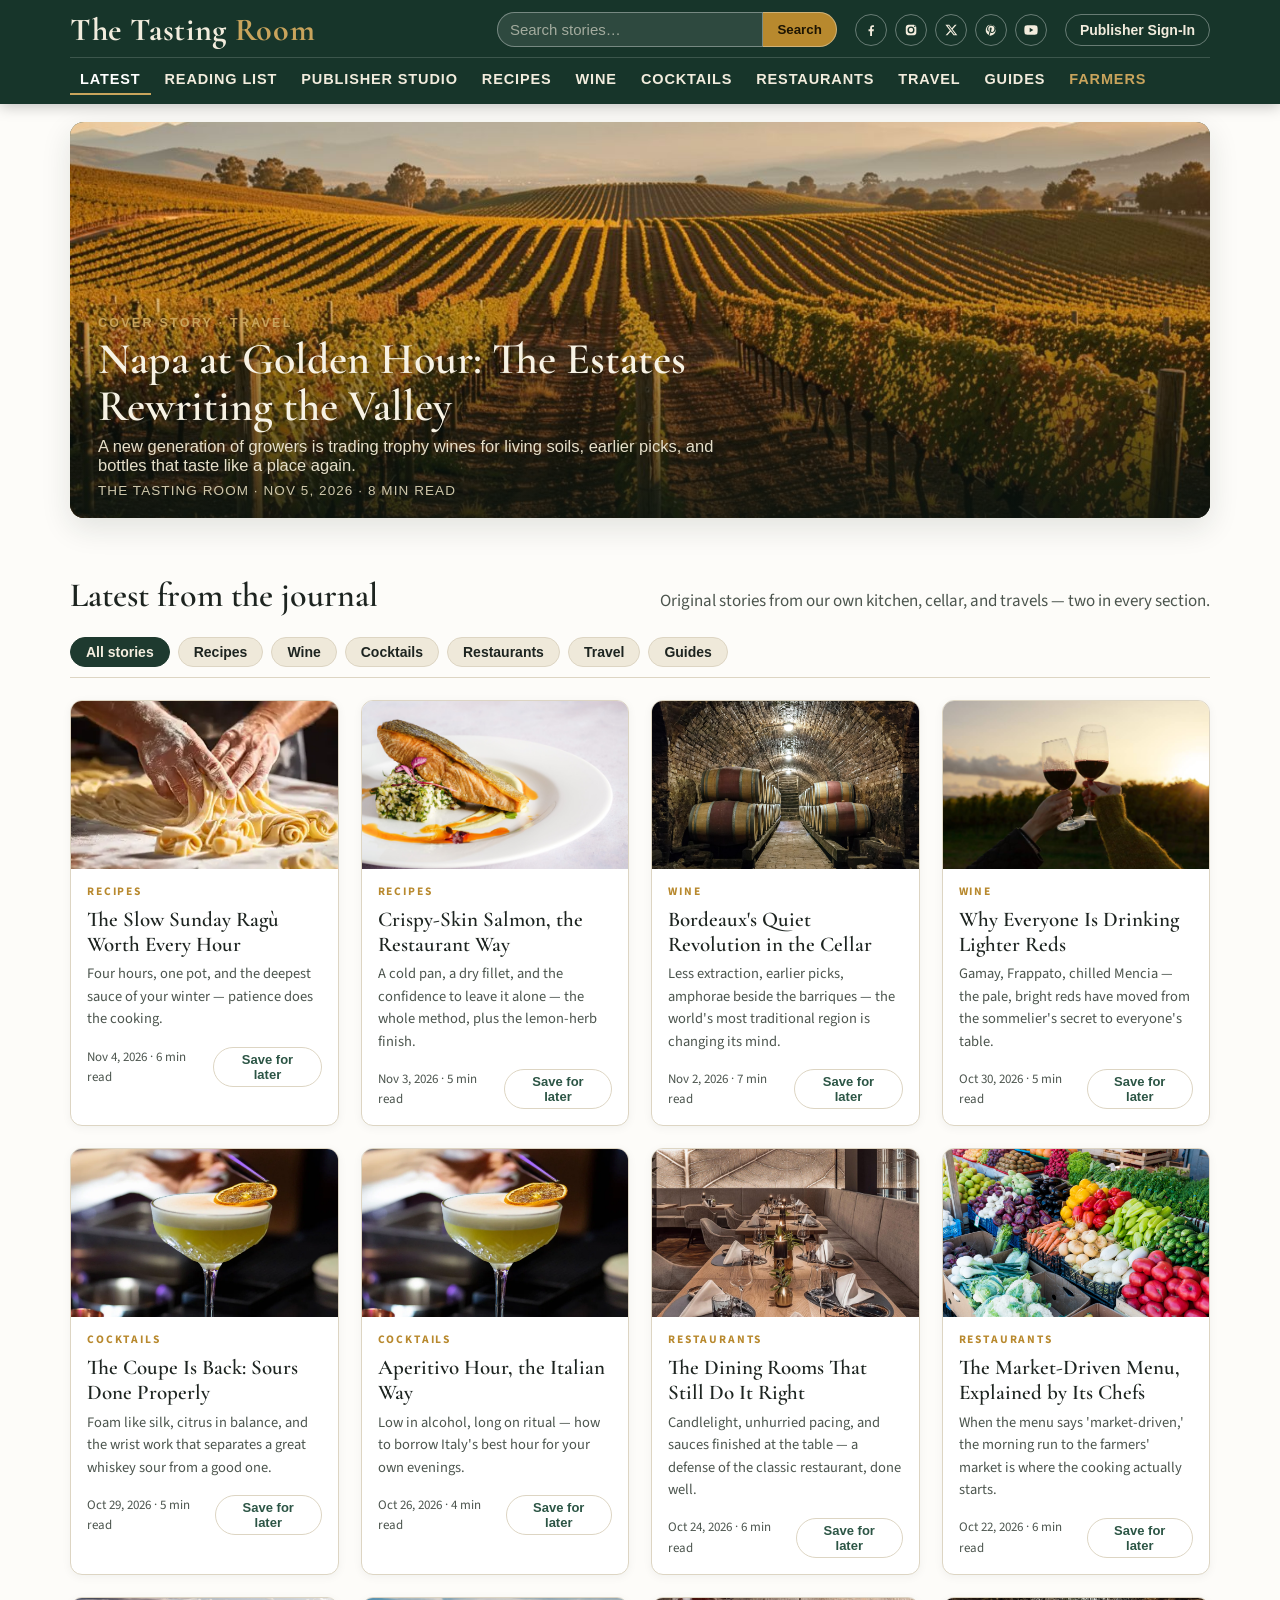
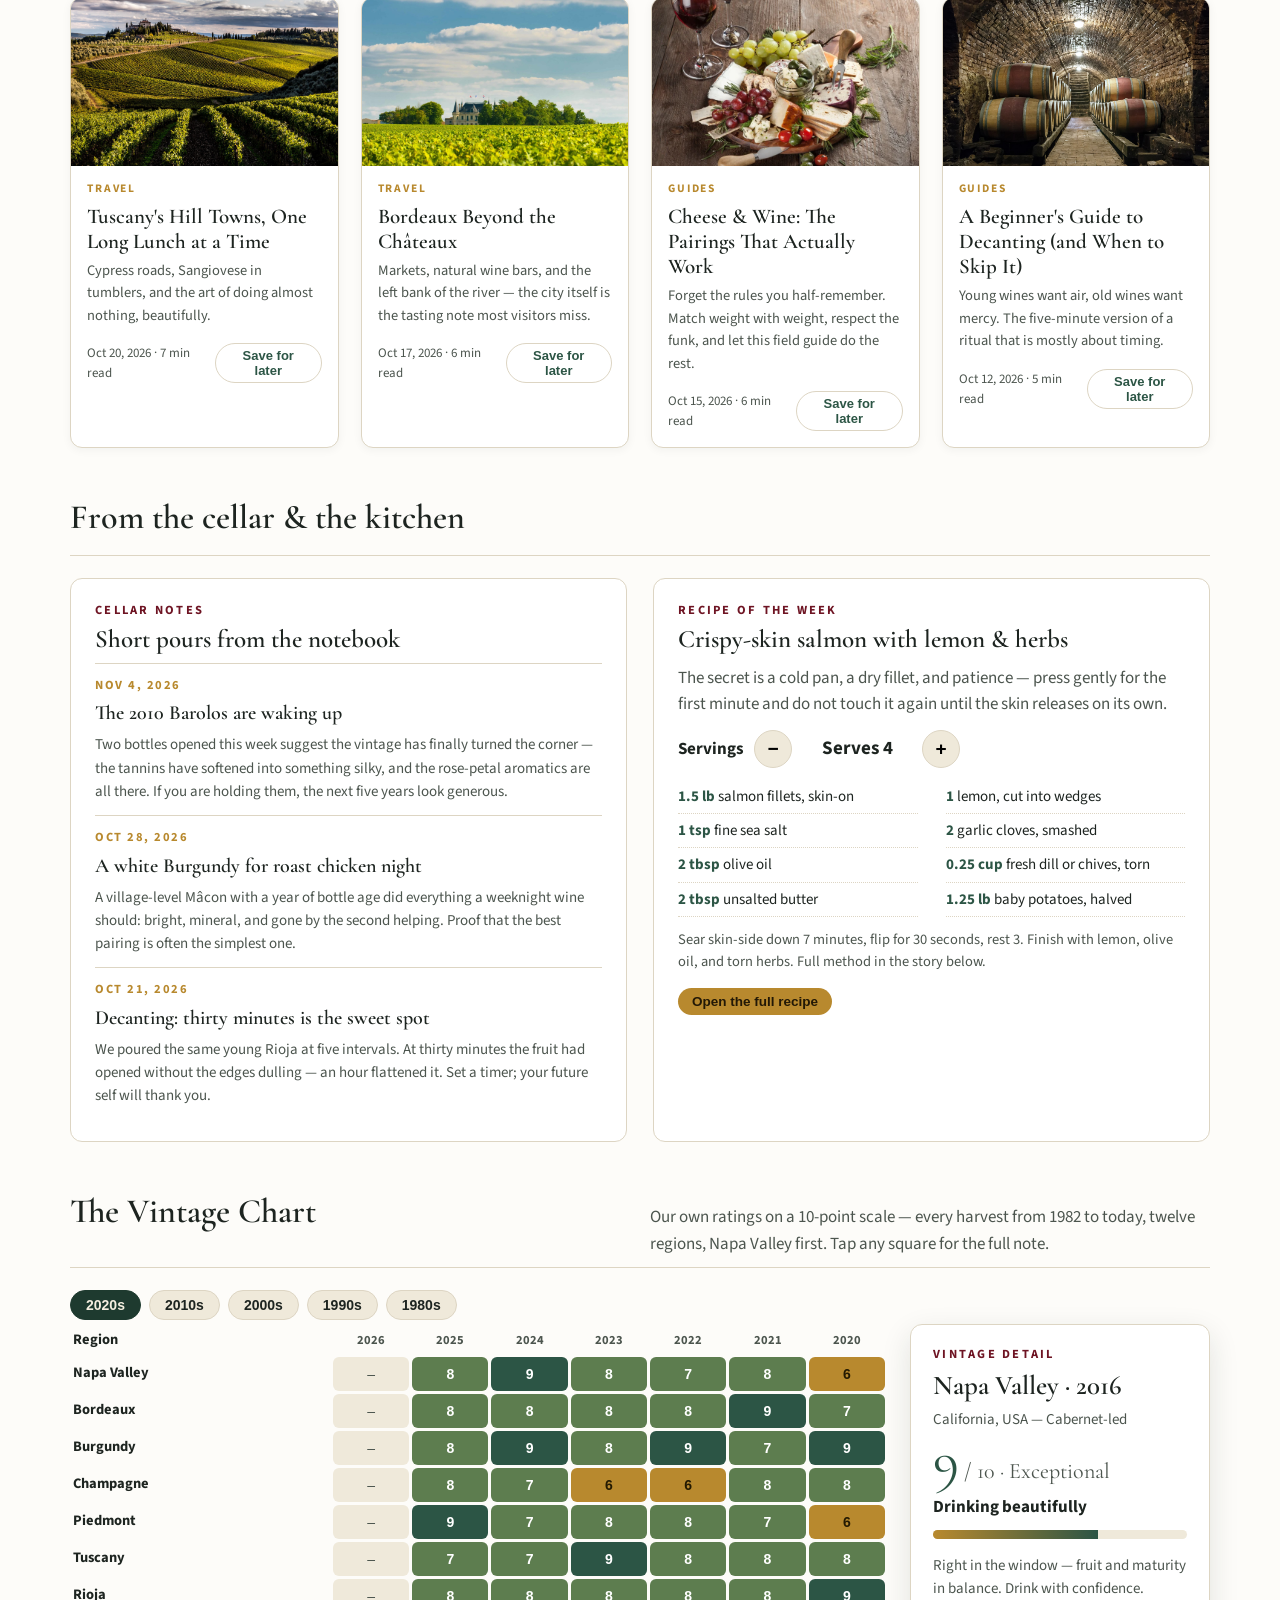
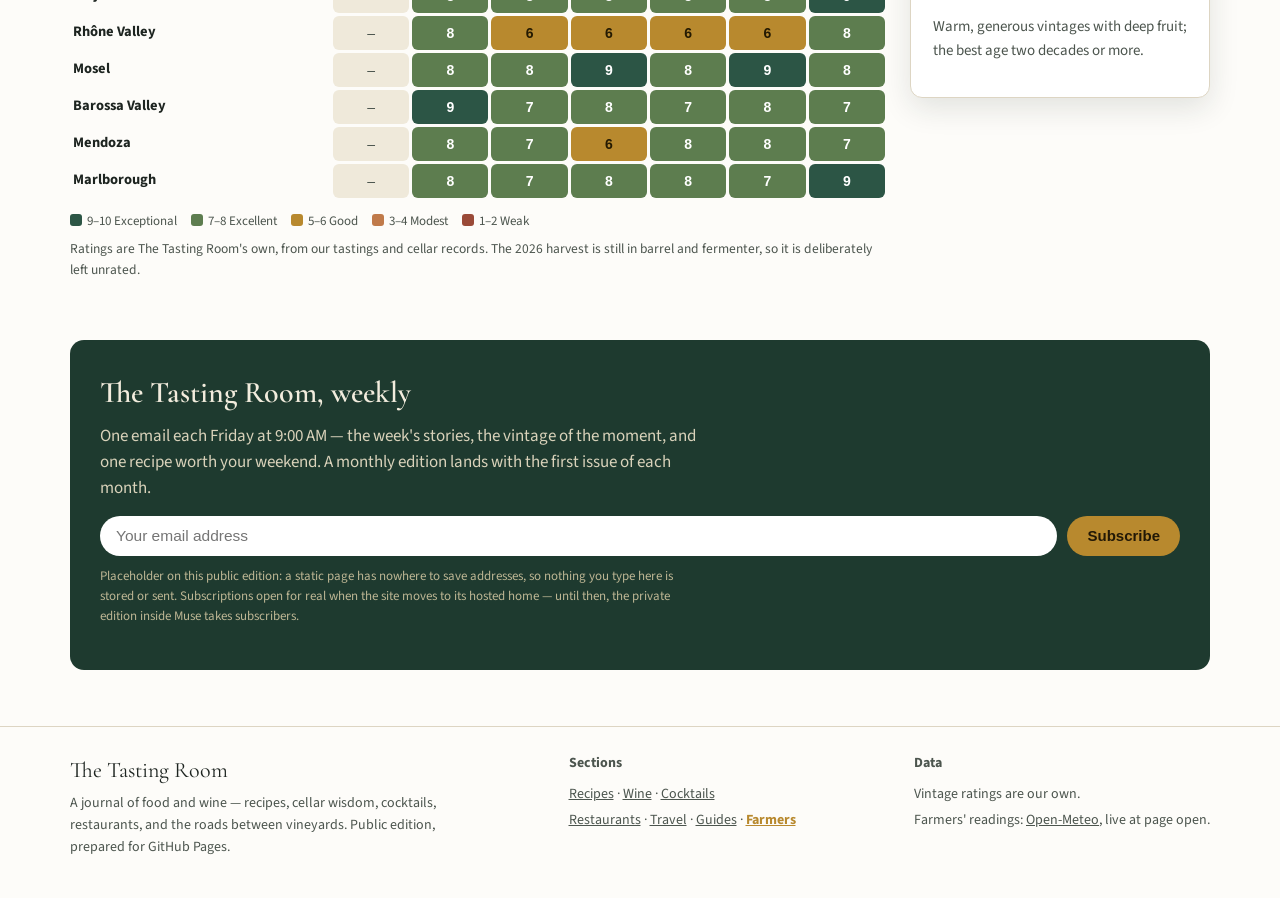
==== the-tasting-room-index.html @ 357ce222 "Mobile-friendly pass" ====
<!doctype html>
<html lang="en">
<head>
<meta charset="utf-8" />
<meta name="viewport" content="width=device-width, initial-scale=1, viewport-fit=cover" />
<meta name="color-scheme" content="light dark" />
<meta name="description" content="The Tasting Room — a journal of recipes, wine, cocktails, restaurants, travel and guides, with an interactive vintage chart and live growing conditions for farmers in 55 wine regions." />
<link rel="icon" href="data:," />
<title>The Tasting Room — Public Edition</title>
<link rel="preconnect" href="https://fonts.googleapis.com" />
<link rel="preconnect" href="https://fonts.gstatic.com" crossorigin />
<link href="https://fonts.googleapis.com/css2?family=Cormorant+Garamond:ital,wght@0,500;0,600;0,700;1,500&family=Source+Sans+3:wght@400;600;700&display=swap" rel="stylesheet" />
<style>
:root{
  --bg:#fdfcf9; --bg-soft:#f4f0e6; --surface:#ffffff; --ink:#1d2420; --ink-soft:#4c554e;
  --line:#ddd5c3; --green:#1e3a2f; --green-2:#2c5545; --oxblood:#6e1423; --gold:#b8892e;
  --gold-soft:#c9a45c; --gold-pale:#f3e9d2; --header-bg:#17352a; --header-ink:#f2ecdd;
  --chip:#efe9da; --shadow:0 10px 30px rgba(23,40,32,.12);
  --score-hi:#2c5545; --score-mid:#b8892e; --score-lo:#9a4a38;
}
@media (prefers-color-scheme: dark){
  :root{
    --bg:#101613; --bg-soft:#17201b; --surface:#1a231e; --ink:#ece7da; --ink-soft:#b9beb2;
    --line:#33413a; --green:#0f241c; --green-2:#7fb69c; --oxblood:#d98a97; --gold:#d3ab55;
    --gold-soft:#c9a45c; --gold-pale:#2a2416; --chip:#232e28;
    --header-bg:#0c1f18; --header-ink:#f2ecdd; --shadow:0 10px 30px rgba(0,0,0,.45);
    --score-hi:#7fb69c; --score-mid:#d3ab55; --score-lo:#d98a7a;
  }
}
*{box-sizing:border-box}
html{scroll-behavior:smooth}
body{margin:0;background:var(--bg);color:var(--ink);font-family:"Source Sans 3",system-ui,sans-serif;font-size:17px;line-height:1.55}
img{display:block;max-width:100%}
h1,h2,h3,.serif{font-family:"Cormorant Garamond",Georgia,serif}
a{color:inherit}
button,a,select,[role="button"]{cursor:pointer}
button *,a *{cursor:pointer}
input,textarea{cursor:text}
.wrap{max-width:1180px;margin:0 auto;padding:0 20px}
/* ---------- pinned header ---------- */
header.site{position:sticky;top:0;z-index:60;background:var(--header-bg);color:var(--header-ink);box-shadow:0 2px 14px rgba(0,0,0,.25)}
.hrow1{display:flex;align-items:center;gap:18px;padding:12px 0 10px;flex-wrap:wrap}
.wordmark{font-family:"Cormorant Garamond",Georgia,serif;font-size:32px;font-weight:700;letter-spacing:.02em;line-height:1;background:none;border:0;color:var(--header-ink);padding:0;text-align:left}
.wordmark span{color:var(--gold-soft)}
.searchbox{flex:1 1 200px;max-width:340px;margin-left:auto;display:flex}
.searchbox input{flex:1;padding:8px 12px;border-radius:999px 0 0 999px;border:1px solid rgba(255,255,255,.35);background:rgba(255,255,255,.1);color:var(--header-ink);font-size:15px;min-width:0}
.searchbox input::placeholder{color:rgba(242,236,221,.6)}
.searchbox button{border:1px solid rgba(255,255,255,.35);border-left:0;background:var(--gold);color:#1d1503;border-radius:0 999px 999px 0;padding:8px 14px;font-weight:700}
.socials{display:flex;gap:8px;align-items:center}
.socials a{display:inline-flex;width:32px;height:32px;border:1px solid rgba(255,255,255,.35);border-radius:50%;align-items:center;justify-content:center;color:var(--header-ink)}
.socials a:hover{background:rgba(255,255,255,.14)}
.socials svg{width:16px;height:16px;fill:currentColor}
.signin-link{background:none;border:1px solid rgba(255,255,255,.35);color:var(--header-ink);border-radius:999px;padding:7px 14px;font-size:14px;font-weight:600}
.hrow2{border-top:1px solid rgba(255,255,255,.16)}
nav.main{display:flex;flex-wrap:wrap;gap:2px 4px;padding:7px 0 9px}
nav.main button{background:none;border:0;color:var(--header-ink);font-size:14.5px;font-weight:600;letter-spacing:.06em;text-transform:uppercase;padding:6px 10px;border-bottom:2px solid transparent}
nav.main button:hover{color:#fff}
nav.main button.active{border-bottom-color:var(--gold-soft);color:#fff}
nav.main button.farmers{color:var(--gold-soft)}
nav.main button.farmers.active{color:#ecd9a8}
/* ---------- generic ---------- */
.view{display:none}
.view.on{display:block}
.kicker{font-size:12.5px;font-weight:700;letter-spacing:.18em;text-transform:uppercase;color:var(--oxblood)}
.section-head{display:flex;align-items:baseline;justify-content:space-between;gap:16px;margin:44px 0 6px;flex-wrap:wrap}
.section-head h2{font-size:34px;margin:0;font-weight:600}
.section-head p{margin:0;color:var(--ink-soft);max-width:560px}
.rule{height:1px;background:var(--line);margin:10px 0 22px}
.btn{display:inline-block;background:var(--green);color:#f5efe0;border:0;border-radius:999px;padding:10px 20px;font-weight:700;font-size:15px}
.btn.gold{background:var(--gold);color:#221806}
.btn.ghost{background:none;color:var(--green-2);border:1px solid var(--line)}
.btn.small{padding:6px 14px;font-size:13.5px}
.chips{display:flex;flex-wrap:wrap;gap:8px;margin:14px 0 4px}
.chip{border:1px solid var(--line);background:var(--chip);color:var(--ink);border-radius:999px;padding:6px 15px;font-size:14px;font-weight:600}
.chip.active{background:var(--green);color:#f5efe0;border-color:var(--green)}
/* ---------- cover ---------- */
.cover{position:relative;margin-top:18px;border-radius:14px;overflow:hidden;box-shadow:var(--shadow);text-align:left;width:100%;border:0;padding:0;background:var(--green)}
.cover img{width:100%;height:44vh;min-height:320px;max-height:430px;object-fit:cover}
.cover .overlay{position:absolute;inset:auto 0 0 0;padding:56px 28px 20px;background:linear-gradient(transparent,rgba(10,20,15,.82));color:#f7f2e4}
.cover .kicker{color:var(--gold-soft)}
.cover h1{font-size:clamp(28px,4.6vw,44px);line-height:1.08;margin:6px 0 6px;font-weight:600;max-width:760px}
.cover p{margin:0;max-width:640px;color:#e6dfca;font-size:16.5px}
.cover .byline{margin-top:8px;font-size:13.5px;letter-spacing:.08em;text-transform:uppercase;color:#cfc7ab}
/* ---------- story grid ---------- */
.grid{display:grid;grid-template-columns:repeat(auto-fill,minmax(255px,1fr));gap:22px}
.card{background:var(--surface);border:1px solid var(--line);border-radius:12px;overflow:hidden;text-align:left;padding:0;display:flex;flex-direction:column;box-shadow:0 2px 10px rgba(23,40,32,.05)}
.card img{width:100%;height:168px;object-fit:cover}
.card .body{padding:14px 16px 16px;display:flex;flex-direction:column;gap:6px;flex:1}
.card .cat{font-size:11.5px;font-weight:700;letter-spacing:.16em;text-transform:uppercase;color:var(--gold)}
.card h3{font-size:21px;line-height:1.2;margin:0;font-weight:600}
.card p{margin:0;color:var(--ink-soft);font-size:14.5px;flex:1}
.card .meta{display:flex;justify-content:space-between;align-items:center;font-size:13px;color:var(--ink-soft)}
.save-btn{background:none;border:1px solid var(--line);border-radius:999px;padding:4px 12px;font-size:13px;font-weight:700;color:var(--green-2)}
.save-btn.saved{background:var(--gold-pale);border-color:var(--gold);color:var(--gold)}
.empty{padding:34px;text-align:center;color:var(--ink-soft);border:1px dashed var(--line);border-radius:12px}
/* ---------- cellar notes + recipe ---------- */
.split{display:grid;grid-template-columns:1fr 1fr;gap:26px}
@media(max-width:820px){.split{grid-template-columns:1fr}}
.panel{background:var(--surface);border:1px solid var(--line);border-radius:12px;padding:22px 24px}
.panel h3{font-size:25px;margin:0 0 4px;font-weight:600}
.note{border-top:1px solid var(--line);padding:12px 0}
.note:first-of-type{border-top:0}
.note .d{font-size:12.5px;letter-spacing:.12em;text-transform:uppercase;color:var(--gold);font-weight:700}
.note h4{font-family:"Cormorant Garamond",Georgia,serif;font-size:20px;margin:3px 0 4px;font-weight:600}
.note p{margin:0;color:var(--ink-soft);font-size:15px}
.scaler{display:flex;align-items:center;gap:10px;margin:12px 0;flex-wrap:wrap}
.scaler .n{width:38px;height:38px;border-radius:50%;border:1px solid var(--line);background:var(--chip);font-size:19px;font-weight:700;line-height:1}
.scaler output{font-size:19px;font-weight:700;min-width:110px;text-align:center}
.ing{list-style:none;margin:10px 0 0;padding:0;columns:2;column-gap:28px}
@media(max-width:560px){.ing{columns:1}}
.ing li{padding:5px 0;border-bottom:1px dotted var(--line);font-size:15px;break-inside:avoid}
.ing b{color:var(--green-2)}
/* ---------- vintage chart ---------- */
.chart-layout{display:grid;grid-template-columns:minmax(0,1fr) 300px;gap:22px;align-items:start}
@media(max-width:900px){.chart-layout{grid-template-columns:1fr}}
.vtable{border-collapse:separate;border-spacing:3px;width:100%}
.vtable th{font-size:12.5px;color:var(--ink-soft);font-weight:700;padding:2px 0;text-align:center}
.vtable th.region{text-align:left;font-size:14.5px;color:var(--ink);white-space:nowrap;padding-right:8px}
.vtable td{padding:0}
.cell{width:100%;min-width:30px;height:34px;border:0;border-radius:6px;font-weight:700;font-size:14px;color:#fff;display:block}
.cell.s9,.cell.s10{background:var(--score-hi)}
.cell.s7,.cell.s8{background:#5d7d4f}
.cell.s5,.cell.s6{background:var(--score-mid);color:#241a02}
.cell.s3,.cell.s4{background:#c07a4a}
.cell.s1,.cell.s2{background:var(--score-lo)}
.cell.none{background:var(--chip);color:var(--ink-soft);font-weight:400}
.cell.sel{outline:3px solid var(--oxblood);outline-offset:1px}
.detail{position:sticky;top:132px;background:var(--surface);border:1px solid var(--line);border-radius:12px;padding:20px 22px;box-shadow:var(--shadow)}
.detail h3{font-size:27px;margin:0;font-weight:600}
.detail .big{font-family:"Cormorant Garamond",Georgia,serif;font-size:56px;line-height:1;color:var(--green-2)}
.detail .big small{font-size:22px;color:var(--ink-soft)}
.mbar{height:9px;border-radius:99px;background:var(--chip);overflow:hidden;margin:10px 0 6px}
.mbar i{display:block;height:100%;background:linear-gradient(90deg,var(--gold),var(--green-2))}
.detail p{color:var(--ink-soft);font-size:15px}
.legend{display:flex;gap:14px;flex-wrap:wrap;font-size:13px;color:var(--ink-soft);margin-top:10px}
.legend i{display:inline-block;width:12px;height:12px;border-radius:3px;margin-right:5px;vertical-align:-1px}
/* ---------- farmers ---------- */
.farm-hero{background:linear-gradient(120deg,#17352a,#2c5545);color:#f2ecdd;border-radius:14px;padding:26px 28px;margin-top:20px}
.farm-hero h1{font-size:clamp(28px,4vw,38px);margin:4px 0 6px;font-weight:600}
.farm-hero p{margin:0;color:#d9d2ba;max-width:640px}
.farm-tools{display:flex;gap:10px;flex-wrap:wrap;align-items:center;margin:18px 0 6px}
.farm-tools input[type=search]{flex:1 1 180px;padding:9px 14px;border-radius:999px;border:1px solid var(--line);background:var(--surface);color:var(--ink);font-size:15px}
.unit-toggle{display:flex;border:1px solid var(--line);border-radius:999px;overflow:hidden}
.unit-toggle button{border:0;background:var(--surface);color:var(--ink);padding:8px 15px;font-weight:700}
.unit-toggle button.active{background:var(--green);color:#f5efe0}
.fdetail{background:var(--surface);border:1px solid var(--line);border-radius:14px;padding:22px 24px;box-shadow:var(--shadow);margin:16px 0 22px}
.fdetail h2{font-size:32px;margin:0;font-weight:600}
.fdetail .sub{color:var(--ink-soft);margin:2px 0 14px}
.statgrid{display:grid;grid-template-columns:repeat(auto-fit,minmax(128px,1fr));gap:12px}
.stat{background:var(--bg-soft);border-radius:10px;padding:12px 14px}
.stat .lab{font-size:11.5px;font-weight:700;letter-spacing:.13em;text-transform:uppercase;color:var(--ink-soft)}
.stat .val{font-family:"Cormorant Garamond",Georgia,serif;font-size:30px;line-height:1.1;font-weight:600}
.stat .val small{font-size:15px;color:var(--ink-soft)}
.days{display:grid;grid-template-columns:repeat(7,1fr);gap:8px;margin-top:16px}
@media(max-width:700px){.days{grid-template-columns:repeat(4,1fr)}}
.day{background:var(--bg-soft);border-radius:10px;padding:10px 8px;text-align:center;font-size:13.5px}
.day .dn{font-weight:700;letter-spacing:.05em}
.day .hi{font-weight:700}.day .lo{color:var(--ink-soft)}
.day .rn{color:#3f6d8e;font-size:12.5px}
.chartbox{margin-top:20px}
.chartbox h3{font-size:23px;margin:0 0 2px;font-weight:600}
.chart-legend{display:flex;gap:16px;flex-wrap:wrap;font-size:13.5px;margin:6px 0 4px}
.chart-legend i{display:inline-block;width:18px;height:4px;border-radius:2px;margin-right:6px;vertical-align:middle}
#weekChart{width:100%;height:auto}
#chartTip{position:absolute;pointer-events:none;background:var(--green);color:#f5efe0;border-radius:8px;padding:8px 11px;font-size:13px;line-height:1.45;opacity:0;transition:opacity .12s;z-index:5;white-space:nowrap}
.chart-rel{position:relative}
.fgrid{display:grid;grid-template-columns:repeat(auto-fill,minmax(215px,1fr));gap:14px}
.fcard{background:var(--surface);border:1px solid var(--line);border-radius:12px;padding:14px 16px;text-align:left;width:100%}
.fcard.sel{border-color:var(--gold);box-shadow:0 0 0 2px var(--gold-pale)}
.fcard h3{font-size:20px;margin:0;font-weight:600}
.fcard .ctry{color:var(--ink-soft);font-size:13px;margin-bottom:8px}
.fcard .row{display:flex;justify-content:space-between;font-size:14px;color:var(--ink-soft)}
.fcard .row b{color:var(--ink);font-size:16px}
.status-line{color:var(--ink-soft);font-size:14px;margin:8px 0}
/* ---------- reader ---------- */
.reader-hero{width:100%;height:46vh;min-height:300px;object-fit:cover;border-radius:14px;margin-top:18px}
.reader{max-width:720px;margin:0 auto}
.reader h1{font-size:clamp(30px,4.6vw,44px);line-height:1.12;font-weight:600;margin:10px 0 8px}
.reader .dek{font-size:19px;color:var(--ink-soft);font-family:"Cormorant Garamond",Georgia,serif;font-style:italic}
.reader .meta{color:var(--ink-soft);font-size:14px;margin:10px 0 18px;display:flex;gap:14px;flex-wrap:wrap;align-items:center}
.reader p.body{font-size:18px;line-height:1.7;margin:0 0 18px}
/* ---------- newsletter / studio / footer ---------- */
.newsletter{background:var(--green);color:#f2ecdd;border-radius:14px;padding:30px 30px;margin:46px 0 10px}
.newsletter h2{margin:0 0 6px;font-size:30px;font-weight:600}
.newsletter p{margin:0 0 14px;color:#d9d2ba;max-width:600px}
.newsletter form{display:flex;gap:10px;flex-wrap:wrap}
.newsletter input{flex:1 1 240px;padding:11px 16px;border-radius:999px;border:0;font-size:15.5px}
.newsletter .fine{font-size:13px;color:#bdb694;margin-top:10px}
.studio-grid{display:grid;grid-template-columns:repeat(auto-fit,minmax(230px,1fr));gap:16px;margin-top:18px}
.studio-card{background:var(--surface);border:1px dashed var(--line);border-radius:12px;padding:20px}
.studio-card h3{margin:0 0 6px;font-size:22px;font-weight:600}
.studio-card p{margin:0;color:var(--ink-soft);font-size:14.5px}
.tag{display:inline-block;background:var(--gold-pale);color:var(--gold);font-size:11.5px;font-weight:700;letter-spacing:.12em;text-transform:uppercase;border-radius:99px;padding:3px 10px;margin-bottom:8px}
footer.site{margin-top:56px;border-top:1px solid var(--line);padding:26px 0 40px;color:var(--ink-soft);font-size:14px}
footer.site .cols{display:flex;gap:30px;flex-wrap:wrap;justify-content:space-between}
footer.site .serif{font-size:22px;color:var(--ink)}
.toast{position:fixed;left:50%;bottom:22px;transform:translateX(-50%) translateY(20px);background:var(--green);color:#f5efe0;padding:11px 20px;border-radius:999px;font-size:14.5px;opacity:0;pointer-events:none;transition:.25s;z-index:80;box-shadow:var(--shadow);max-width:90vw;text-align:center}
.toast.on{opacity:1;transform:translateX(-50%)}
/* ---------- vintage chart scroller (desktop keeps the swipe, mobile reflows below) ---------- */
.vtable-wrap{overflow-x:auto;-webkit-overflow-scrolling:touch}
/* ================= MOBILE PASS ================= */
button,a,.chip{ -webkit-tap-highlight-color:transparent }
button,.chip,nav.main button,.fcard,.cell{ touch-action:manipulation }
@media (prefers-reduced-motion: reduce){ html{scroll-behavior:auto} .toast{transition:none} }
@media (max-width:760px){
  body{font-size:16.5px;overflow-x:clip}
  .wrap{padding:0 16px}
  /* header: wordmark + sign-in on row one, full-width search on row two, socials on row three — nothing to swipe */
  .hrow1{gap:10px 12px;padding:10px 0 9px}
  .wordmark{font-size:27px;min-height:44px;display:inline-flex;align-items:center;order:1}
  .signin-link{order:2;margin-left:auto;min-height:40px;padding:8px 13px;font-size:13.5px;display:inline-flex;align-items:center}
  .searchbox{order:3;flex:1 1 100%;max-width:none;margin-left:0}
  .searchbox input{font-size:16px;padding:11px 14px;min-height:44px}
  .searchbox button{padding:11px 18px;min-height:44px;font-size:15px}
  .socials{order:4;margin:0 auto;gap:9px}
  .socials a{width:40px;height:40px}
  .socials svg{width:18px;height:18px}
  /* nav: wraps into a two-row grid of full-height tap targets instead of a sideways swipe */
  nav.main{display:grid;grid-template-columns:repeat(5,1fr);gap:2px;padding:6px 0 8px}
  nav.main button{font-size:11.5px;letter-spacing:.04em;padding:8px 2px;min-height:44px;display:flex;align-items:center;justify-content:center;text-align:center;line-height:1.2}
  /* sections & type */
  .section-head{margin:32px 0 4px;gap:8px}
  .section-head h2{font-size:28px;line-height:1.15}
  .section-head p{font-size:15.5px}
  .rule{margin:8px 0 18px}
  /* cover */
  .cover{margin-top:12px;border-radius:12px}
  .cover img{height:38vh;min-height:250px;max-height:340px}
  .cover .overlay{padding:46px 18px 16px}
  .cover h1{font-size:clamp(26px,7.4vw,34px)}
  .cover p{font-size:15.5px;line-height:1.45}
  .cover .byline{font-size:12px}
  /* cards & controls */
  .grid{gap:16px}
  .card .body{padding:13px 15px 15px}
  .btn{min-height:44px;display:inline-flex;align-items:center;justify-content:center;padding:11px 20px}
  .btn.small{min-height:40px;padding:8px 16px}
  .chip{min-height:44px;padding:10px 15px;font-size:14.5px;display:inline-flex;align-items:center}
  .chips{gap:7px;margin:12px 0 2px}
  .save-btn{min-height:38px;padding:7px 13px;font-size:13.5px}
  .card .meta{flex-wrap:wrap;gap:8px}
  .empty{padding:24px 18px}
  /* panels, recipe */
  .panel{padding:18px 16px}
  .panel h3{font-size:23px}
  .scaler .n{width:44px;height:44px;font-size:21px}
  .scaler output{min-width:96px}
  /* vintage chart: the wide table becomes stacked region blocks — each year is a labelled tile, no sideways scroll */
  .vtable-wrap{overflow:visible}
  .vtable{display:block;width:100%;border-spacing:0}
  .vtable tr:first-child{display:none}
  .vtable tr{display:grid;grid-template-columns:repeat(5,1fr);gap:6px;padding:12px 0 14px;border-bottom:1px solid var(--line)}
  .vtable th.region{grid-column:1/-1;text-align:left;font-size:17px;white-space:normal;padding:0 0 2px;font-family:"Cormorant Garamond",Georgia,serif;font-weight:600}
  .vtable td{display:block}
  .cell{min-width:0;height:auto;min-height:54px;display:flex;flex-direction:column;align-items:center;justify-content:center;gap:1px;font-size:16px;border-radius:8px;padding:5px 2px}
  .cell::before{content:attr(data-yr);font-size:10px;font-weight:600;letter-spacing:.05em;line-height:1;opacity:.85}
  .detail{position:static;padding:18px 16px;margin-top:16px}
  .detail h3{font-size:24px}
  .detail .big{font-size:48px}
  .legend{gap:8px 12px;font-size:12.5px}
  /* farmers */
  .farm-hero{padding:20px 18px;margin-top:12px;border-radius:12px}
  .farm-hero p{font-size:15.5px}
  .farm-tools{flex-direction:column;align-items:stretch;gap:10px;margin:14px 0 4px}
  .farm-tools input[type=search]{flex:none;width:100%;min-height:48px;font-size:16px;padding:11px 16px}
  .unit-toggle{width:100%}
  .unit-toggle button{flex:1;min-height:44px;padding:10px;font-size:15px}
  .fdetail{padding:18px 16px;margin:12px 0 18px}
  .fdetail h2{font-size:27px}
  .statgrid{grid-template-columns:repeat(2,1fr);gap:10px}
  .stat{padding:11px 12px}
  .stat .val{font-size:26px}
  .days{grid-template-columns:repeat(3,1fr);gap:7px}
  .day{font-size:13px;padding:9px 6px}
  .chart-legend{gap:8px 12px;font-size:13px}
  #chartTip{white-space:normal;width:max-content;max-width:240px;font-size:12.5px}
  /* reader */
  .reader-hero{height:34vh;min-height:220px;margin-top:12px;border-radius:12px}
  .reader h1{font-size:clamp(28px,8vw,36px)}
  .reader .dek{font-size:18px}
  .reader p.body{font-size:17.5px;line-height:1.68}
  .reader .meta{gap:8px 12px}
  /* newsletter, studio, footer, toast */
  .newsletter{padding:22px 18px;margin:36px 0 8px}
  .newsletter h2{font-size:26px}
  .newsletter form{flex-direction:column;gap:10px}
  .newsletter input{flex:none;width:100%;min-height:50px;font-size:16px;padding:12px 16px}
  .newsletter .btn{width:100%;min-height:50px}
  .studio-grid{gap:12px;margin-top:14px}
  .studio-card{padding:17px 16px}
  footer.site{margin-top:40px;padding:22px 0 calc(30px + env(safe-area-inset-bottom))}
  footer.site .cols{flex-direction:column;gap:18px}
  .toast{bottom:calc(14px + env(safe-area-inset-bottom));width:calc(100vw - 32px);max-width:calc(100vw - 32px)}
}
@media (max-width:520px){
  .grid{grid-template-columns:1fr}
  .card img{height:190px}
  .fgrid{grid-template-columns:1fr}
  .fcard{padding:15px 16px}
  .fcard .row{font-size:15px}
  .days{grid-template-columns:repeat(2,1fr)}
  .ing{columns:1}
  .studio-grid{grid-template-columns:1fr}
}
@media (max-width:380px){
  .wrap{padding:0 13px}
  .wordmark{font-size:24px}
  .signin-link{font-size:12.5px;padding:8px 10px}
  .socials a{width:38px;height:38px}
  nav.main{grid-template-columns:repeat(4,1fr)}
  .vtable tr{grid-template-columns:repeat(4,1fr)}
  .statgrid{grid-template-columns:repeat(2,1fr)}
}
</style>
</head>
<body>
<header class="site">
  <div class="wrap">
    <div class="hrow1">
      <button class="wordmark" data-nav="home">The Tasting <span>Room</span></button>
      <form class="searchbox" id="searchForm" role="search">
        <input type="search" id="searchInput" placeholder="Search stories…" aria-label="Search stories" />
        <button type="submit">Search</button>
      </form>
      <div class="socials" aria-label="Social media">
        <a href="https://www.facebook.com" target="_blank" rel="noopener" aria-label="Facebook"><svg viewBox="0 0 24 24"><path d="M13.5 21v-7h2.4l.4-3h-2.8V9.1c0-.9.3-1.5 1.6-1.5h1.3V4.9c-.3 0-1.1-.1-2.1-.1-2.1 0-3.6 1.3-3.6 3.7V11H8.3v3h2.4v7h2.8z"/></svg></a>
        <a href="https://www.instagram.com" target="_blank" rel="noopener" aria-label="Instagram"><svg viewBox="0 0 24 24"><path d="M12 8.8A3.2 3.2 0 1 0 12 15.2 3.2 3.2 0 0 0 12 8.8zm0-2.1a5.3 5.3 0 1 1 0 10.6 5.3 5.3 0 0 1 0-10.6zm6.9-.3a1.2 1.2 0 1 1-2.4 0 1.2 1.2 0 0 1 2.4 0zM12 4.2c-2.5 0-2.9 0-3.9.1a5 5 0 0 0-1.6.3 3.4 3.4 0 0 0-2 2 5 5 0 0 0-.3 1.6c0 1 0 1.3 0 3.9s0 2.9.1 3.9a5 5 0 0 0 .3 1.6 3.4 3.4 0 0 0 2 2 5 5 0 0 0 1.6.3c1 .1 1.3.1 3.9.1s2.9 0 3.9-.1a5 5 0 0 0 1.6-.3 3.4 3.4 0 0 0 2-2 5 5 0 0 0 .3-1.6c.1-1 .1-1.3.1-3.9s0-2.9-.1-3.9a5 5 0 0 0-.3-1.6 3.4 3.4 0 0 0-2-2 5 5 0 0 0-1.6-.3c-1-.1-1.4-.1-3.9-.1z"/></svg></a>
        <a href="https://x.com" target="_blank" rel="noopener" aria-label="X"><svg viewBox="0 0 24 24"><path d="M17.8 4h2.7l-6 6.8L21.5 20h-5.6l-4.3-5.6L6.6 20H3.9l6.4-7.3L3.6 4H9.3l3.9 5.2L17.8 4zm-1 14.4h1.5L8.6 5.5H7L16.8 18.4z"/></svg></a>
        <a href="https://www.pinterest.com" target="_blank" rel="noopener" aria-label="Pinterest"><svg viewBox="0 0 24 24"><path d="M12 4a8 8 0 0 0-2.9 15.4c-.1-.7-.2-1.7 0-2.4l1.2-4.9s-.3-.6-.3-1.5c0-1.4.8-2.4 1.8-2.4.9 0 1.3.6 1.3 1.4 0 .9-.6 2.2-.9 3.4-.2 1 .5 1.9 1.6 1.9 1.9 0 3.3-2 3.3-4.8 0-2.5-1.8-4.3-4.4-4.3a4.6 4.6 0 0 0-4.8 4.6c0 .9.4 1.9.8 2.4.1.1.1.2.1.3l-.3 1.2c0 .2-.2.2-.4.1-1.2-.6-2-2.3-2-3.8 0-3.1 2.3-6 6.6-6 3.4 0 6.1 2.5 6.1 5.7 0 3.4-2.2 6.2-5.2 6.2-1 0-2-.5-2.3-1.1l-.6 2.4c-.2.9-.8 2-1.2 2.6A8 8 0 1 0 12 4z"/></svg></a>
        <a href="https://www.youtube.com" target="_blank" rel="noopener" aria-label="YouTube"><svg viewBox="0 0 24 24"><path d="M21.6 7.2a2.5 2.5 0 0 0-1.8-1.8C18.2 5 12 5 12 5s-6.2 0-7.8.4A2.5 2.5 0 0 0 2.4 7.2 26 26 0 0 0 2 12a26 26 0 0 0 .4 4.8 2.5 2.5 0 0 0 1.8 1.8c1.6.4 7.8.4 7.8.4s6.2 0 7.8-.4a2.5 2.5 0 0 0 1.8-1.8A26 26 0 0 0 22 12a26 26 0 0 0-.4-4.8zM10 15.2V8.8L15.5 12 10 15.2z"/></svg></a>
      </div>
      <button class="signin-link" data-nav="studio">Publisher Sign-In</button>
    </div>
    <div class="hrow2">
      <nav class="main" id="mainNav" aria-label="Sections">
        <button data-nav="home" class="active">Latest</button>
        <button data-nav="reading">Reading List</button>
        <button data-nav="studio">Publisher Studio</button>
        <button data-cat="Recipes">Recipes</button>
        <button data-cat="Wine">Wine</button>
        <button data-cat="Cocktails">Cocktails</button>
        <button data-cat="Restaurants">Restaurants</button>
        <button data-cat="Travel">Travel</button>
        <button data-cat="Guides">Guides</button>
        <button data-nav="farmers" class="farmers">Farmers</button>
      </nav>
    </div>
  </div>
</header>

<main class="wrap">

  <!-- ================= HOME ================= -->
  <section class="view on" id="view-home">
    <div id="coverSlot"></div>

    <div class="section-head">
      <h2 id="latestTitle">Latest from the journal</h2>
      <p>Original stories from our own kitchen, cellar, and travels — two in every section.</p>
    </div>
    <div class="chips" id="catChips" role="group" aria-label="Filter by section"></div>
    <div class="rule"></div>
    <div class="grid" id="storyGrid"></div>
    <div class="empty" id="noResults" style="display:none">No stories match that search yet. Try a different word — “salmon”, “Bordeaux”, “pasta”…</div>

    <div class="section-head">
      <h2>From the cellar &amp; the kitchen</h2>
    </div>
    <div class="rule"></div>
    <div class="split">
      <div class="panel">
        <div class="kicker">Cellar Notes</div>
        <h3>Short pours from the notebook</h3>
        <div class="note"><div class="d">Nov 4, 2026</div><h4>The 2010 Barolos are waking up</h4><p>Two bottles opened this week suggest the vintage has finally turned the corner — the tannins have softened into something silky, and the rose-petal aromatics are all there. If you are holding them, the next five years look generous.</p></div>
        <div class="note"><div class="d">Oct 28, 2026</div><h4>A white Burgundy for roast chicken night</h4><p>A village-level Mâcon with a year of bottle age did everything a weeknight wine should: bright, mineral, and gone by the second helping. Proof that the best pairing is often the simplest one.</p></div>
        <div class="note"><div class="d">Oct 21, 2026</div><h4>Decanting: thirty minutes is the sweet spot</h4><p>We poured the same young Rioja at five intervals. At thirty minutes the fruit had opened without the edges dulling — an hour flattened it. Set a timer; your future self will thank you.</p></div>
      </div>
      <div class="panel">
        <div class="kicker">Recipe of the Week</div>
        <h3>Crispy-skin salmon with lemon &amp; herbs</h3>
        <p style="color:var(--ink-soft);margin:6px 0 0">The secret is a cold pan, a dry fillet, and patience — press gently for the first minute and do not touch it again until the skin releases on its own.</p>
        <div class="scaler">
          <span style="font-weight:700">Servings</span>
          <button class="n" id="servDown" aria-label="Fewer servings">−</button>
          <output id="servOut">Serves 4</output>
          <button class="n" id="servUp" aria-label="More servings">+</button>
        </div>
        <ul class="ing" id="ingList"></ul>
        <p style="color:var(--ink-soft);font-size:14.5px;margin-top:12px">Sear skin-side down 7 minutes, flip for 30 seconds, rest 3. Finish with lemon, olive oil, and torn herbs. Full method in the story below.</p>
        <button class="btn small gold" data-open="salmon">Open the full recipe</button>
      </div>
    </div>

    <div class="section-head">
      <h2>The Vintage Chart</h2>
      <p>Our own ratings on a 10-point scale — every harvest from 1982 to today, twelve regions, Napa Valley first. Tap any square for the full note.</p>
    </div>
    <div class="rule"></div>
    <div class="chips" id="decadeTabs" role="group" aria-label="Choose a decade"></div>
    <div class="chart-layout">
      <div>
        <div class="vtable-wrap">
          <table class="vtable" id="vtable" aria-label="Vintage ratings"></table>
        </div>
        <div class="legend">
          <span><i style="background:var(--score-hi)"></i>9–10 Exceptional</span>
          <span><i style="background:#5d7d4f"></i>7–8 Excellent</span>
          <span><i style="background:var(--score-mid)"></i>5–6 Good</span>
          <span><i style="background:#c07a4a"></i>3–4 Modest</span>
          <span><i style="background:var(--score-lo)"></i>1–2 Weak</span>
        </div>
        <p style="color:var(--ink-soft);font-size:13.5px;margin-top:8px">Ratings are The Tasting Room's own, from our tastings and cellar records. The 2026 harvest is still in barrel and fermenter, so it is deliberately left unrated.</p>
      </div>
      <aside class="detail" id="chartDetail" aria-live="polite"></aside>
    </div>

    <div class="newsletter">
      <h2>The Tasting Room, weekly</h2>
      <p>One email each Friday at 9:00 AM — the week's stories, the vintage of the moment, and one recipe worth your weekend. A monthly edition lands with the first issue of each month.</p>
      <form id="newsForm">
        <input type="email" id="newsEmail" placeholder="Your email address" aria-label="Email address" />
        <button class="btn gold" type="submit">Subscribe</button>
      </form>
      <p class="fine" id="newsNote">Placeholder on this public edition: a static page has nowhere to save addresses, so nothing you type here is stored or sent. Subscriptions open for real when the site moves to its hosted home — until then, the private edition inside Muse takes subscribers.</p>
    </div>
  </section>

  <!-- ================= READER ================= -->
  <section class="view" id="view-story">
    <button class="btn ghost small" id="backBtn" style="margin-top:18px">← Back to the journal</button>
    <div id="readerSlot"></div>
  </section>

  <!-- ================= READING LIST ================= -->
  <section class="view" id="view-reading">
    <div class="section-head"><h2>Your reading list</h2><p>Saved for later — on this public edition the list is kept for this visit only and clears when you close the page. In the private edition it is kept for you between visits.</p></div>
    <div class="rule"></div>
    <div class="grid" id="readingGrid"></div>
    <div class="empty" id="readingEmpty">Nothing saved yet. Tap “Save for later” on any story and it will wait for you here.</div>
  </section>

  <!-- ================= FARMERS ================= -->
  <section class="view" id="view-farmers">
    <div class="farm-hero">
      <div class="kicker" style="color:var(--gold-soft)">For the growers</div>
      <h1>Conditions in the world's wine regions</h1>
      <p>Live weather, wind, and soil temperature — at the surface and 6&nbsp;cm down — for 55 wine-growing regions, the numbers that decide irrigation, frost watches, and harvest timing. Readings come from Open-Meteo and load fresh each time you open this page.</p>
    </div>
    <div class="farm-tools">
      <input type="search" id="farmSearch" placeholder="Search regions — try “Napa” or “Mosel”…" aria-label="Search wine regions" />
      <div class="unit-toggle" role="group" aria-label="Units">
        <button id="unitF" class="active">°F · mph</button>
        <button id="unitC">°C · km/h</button>
      </div>
    </div>
    <div class="chips" id="contChips" role="group" aria-label="Filter by continent"></div>
    <p class="status-line" id="farmStatus">Loading live readings…</p>
    <div id="farmDetail"></div>
    <div class="fgrid" id="farmGrid"></div>
    <div class="empty" id="farmEmpty" style="display:none">No regions match that search.</div>
  </section>

  <!-- ================= STUDIO ================= -->
  <section class="view" id="view-studio">
    <div class="section-head"><h2>Publisher Studio</h2><p>The newsroom behind The Tasting Room.</p></div>
    <div class="rule"></div>
    <div class="panel" style="border-style:dashed">
      <span class="tag">Placeholder on the public edition</span>
      <h3 style="font-size:26px">Sign-in and publishing live in the private edition</h3>
      <p style="color:var(--ink-soft);max-width:640px">A static page on GitHub Pages has no server and no database, so it cannot hold an access code, save stories, or keep a subscriber list. Nothing entered on this page is stored. The working Studio — single publisher seat claimed with a name and access code — stays in the private edition inside Muse, and these tools arrive here when the site moves to its hosted home.</p>
    </div>
    <div class="studio-grid">
      <div class="studio-card"><span class="tag">Placeholder</span><h3>Write &amp; edit stories</h3><p>Draft, edit, and publish stories with photos, and choose the cover story. Available in the private edition today; arrives here with hosting.</p></div>
      <div class="studio-card"><span class="tag">Placeholder</span><h3>Subscribers &amp; newsletter</h3><p>The subscriber list and the Friday 9:00 AM weekly send (monthly readers get the first issue of each month). Runs from the private edition until hosting lands.</p></div>
      <div class="studio-card"><span class="tag">Placeholder</span><h3>Analytics</h3><p>Visitor and page-view counts, most-read stories, and the 14-day chart. Needs a server to count anyone but yourself, so it is counted in the private edition for now.</p></div>
      <div class="studio-card"><span class="tag">Placeholder</span><h3>Settings</h3><p>Social profile links and site details. On this edition the ribbon icons point at the social networks themselves until the hosted settings page arrives.</p></div>
    </div>
  </section>
</main>

<footer class="site">
  <div class="wrap cols">
    <div>
      <div class="serif">The Tasting Room</div>
      <p style="margin:6px 0 0;max-width:380px">A journal of food and wine — recipes, cellar wisdom, cocktails, restaurants, and the roads between vineyards. Public edition, prepared for GitHub Pages.</p>
    </div>
    <div>
      <p style="margin:0 0 6px"><b>Sections</b></p>
      <p style="margin:0;line-height:1.9">
        <a href="#" data-cat-link="Recipes">Recipes</a> · <a href="#" data-cat-link="Wine">Wine</a> · <a href="#" data-cat-link="Cocktails">Cocktails</a><br/>
        <a href="#" data-cat-link="Restaurants">Restaurants</a> · <a href="#" data-cat-link="Travel">Travel</a> · <a href="#" data-cat-link="Guides">Guides</a> · <a href="#" id="footFarmers" style="color:var(--gold);font-weight:700">Farmers</a>
      </p>
    </div>
    <div>
      <p style="margin:0 0 6px"><b>Data</b></p>
      <p style="margin:0;line-height:1.9">Vintage ratings are our own.<br/>Farmers' readings: <a href="https://open-meteo.com" target="_blank" rel="noopener">Open-Meteo</a>, live at page open.</p>
    </div>
  </div>
</footer>
<div class="toast" id="toast" role="status"></div>

<script>
"use strict";
/* ============================ DATA ============================ */
var COVER = { id:"cover-napa", cat:"Travel", title:"Napa at Golden Hour: The Estates Rewriting the Valley",
  dek:"A new generation of growers is trading trophy wines for living soils, earlier picks, and bottles that taste like a place again.",
  img:"[data-uri]", alt:"Vineyard rows glowing gold at sunset beneath hazy mountains in Napa Valley", author:"The Tasting Room", date:"Nov 5, 2026", mins:8 };

var STORIES = [
{ id:"ragu", cat:"Recipes", title:"The Slow Sunday Ragù Worth Every Hour",
  dek:"Four hours, one pot, and the deepest sauce of your winter — patience does the cooking.",
  img:"[data-uri]", alt:"Hands shaping fresh pasta in a kitchen class", author:"Elena Marchetti", date:"Nov 4, 2026", mins:6,
  body:["A proper ragù is not a sauce you make; it is an afternoon you spend. The meat — half beef, half pork, with a little pancetta for depth — goes in only after the soffritto of onion, carrot, and celery has sweated down to sweetness. That first twenty minutes decides everything that follows, and rushing it is the one mistake no amount of simmering can undo.",
  "Deglaze with a full glass of dry white wine and let it cook off entirely before the milk goes in — yes, milk, the Bolognese secret that rounds every edge. Then the tomatoes, crushed by hand, and the long, low bubble begins. Three hours is the floor; four is better. The sauce should barely move, a lazy blip at the surface every few seconds.",
  "Season in stages and taste like you mean it. The ragù will need more salt at hour three than you expect, because the flavors concentrate as the liquid leaves. A spoonful of the pasta's cooking water at the end marries sauce and noodle into one thing rather than two things sharing a bowl.",
  "Serve it over tagliatelle you can see through at the edges, with Parmigiano that you grate yourself, at the table, generously. Leftovers — if your household allows them to exist — are better on day two, folded through baked pasta with a béchamel lid."] },
{ id:"salmon", cat:"Recipes", title:"Crispy-Skin Salmon, the Restaurant Way",
  dek:"A cold pan, a dry fillet, and the confidence to leave it alone — the whole method, plus the lemon-herb finish.",
  img:"[data-uri]", alt:"A plated salmon fillet with crisp golden skin in a restaurant setting", author:"The Tasting Room", date:"Nov 3, 2026", mins:5,
  body:["Every great salmon skin begins an hour before the pan, with salt and a rack in the refrigerator. Dry surface, crisp skin — there are no exceptions and no shortcuts. Pat the fillets dry again just before cooking, because moisture is the enemy and it returns quickly.",
  "Start the fillets skin-side down in a cold, lightly oiled pan, then turn the heat to medium. Press each fillet gently with a spatula for the first minute so the skin makes full contact and doesn't curl. Then — this is the hard part — do nothing. Seven minutes of nothing. The skin will release itself when it is ready, and pulling early tears it.",
  "When the flesh has turned opaque two-thirds of the way up, flip the fillets for exactly thirty seconds, just to kiss the top. Rest them skin-side up for three minutes so the crispness survives to the table.",
  "Finish with lemon juice, good olive oil, and whatever soft herbs you have — dill, chives, parsley. Serve it on warm plates with the skin facing the ceiling, like a flag. Our Recipe of the Week scaler at the top of the home page will size the quantities for your table."] },
{ id:"bordeaux-cellar", cat:"Wine", title:"Bordeaux's Quiet Revolution in the Cellar",
  dek:"Less extraction, earlier picks, amphorae beside the barriques — the world's most traditional region is changing its mind.",
  img:"[data-uri]", alt:"Oak barrels ageing in a cool underground wine cellar", author:"Claire Dubois", date:"Nov 2, 2026", mins:7,
  body:["Walk into a Bordeaux cellar today and you will still see the barriques — but look again and there are concrete eggs, clay amphorae, and large old foudres standing among them. The region that defined tradition is quietly rebuilding its cellars around a single idea: let the vineyard speak louder than the winemaking.",
  "The shift starts in the field. Harvest dates have crept earlier across the Médoc and the Right Bank, chasing freshness over sheer ripeness, and alcohol levels that climbed for two decades are easing back. Cabernet picked for perfume rather than power tastes different — brighter, longer, more honest about where it grew.",
  "Extraction, once a point of pride, is now handled like a spice: a little, late, and never enough to bury the fruit. Several respected estates have cut new-oak percentages in half, finding that the wines age more gracefully and drink sooner — a commercial virtue the old model never needed to consider.",
  "None of this makes Bordeaux modern in the loud sense. It makes it attentive. The great names are still great, the gravel still does its ancient work — but the wines arriving now carry a lightness that would have startled the cellar masters of 2005, and they are better for it."] },
{ id:"lighter-reds", cat:"Wine", title:"Why Everyone Is Drinking Lighter Reds",
  dek:"Gamay, Frappato, chilled Mencia — the pale, bright reds have moved from the sommelier's secret to everyone's table.",
  img:"[data-uri]", alt:"Two glasses of red wine raised in a vineyard at sunset", author:"The Tasting Room", date:"Oct 30, 2026", mins:5,
  body:["Something has shifted in the glass. The biggest, darkest reds — the ones that stained teeth and conversations alike — are sharing the table now with wines the color of garnets held to the light: Gamay from Beaujolais, Frappato from Sicily, Poulsard from the Jura, Mencía from Bierzo. They pour pale, drink bright, and disappear fast.",
  "Part of it is food. Lighter reds bend toward whatever is on the table — roast chicken, grilled fish, a Tuesday stir-fry — where a heavyweight red demands the meal be built around it. Part of it is the weather of our lives: warm evenings and long lunches reward a wine that refreshes rather than overwhelms.",
  "Serving them well asks for one small change: the cellar-cool glass. Fifteen minutes in the refrigerator — not an ice bath, not the freezer — takes a light red to the temperature where its fruit sings and its edges soften. Restaurants have done this for years; home drinkers are catching up.",
  "Start with a Beaujolais cru like Morgon or Fleurie, move to a Sicilian Frappato with tomato-based anything, and keep a bottle of Mencía for the next time someone insists red can't go with salmon. It can. It absolutely can."] },
{ id:"coupe", cat:"Cocktails", title:"The Coupe Is Back: Sours Done Properly",
  dek:"Foam like silk, citrus in balance, and the wrist work that separates a great whiskey sour from a good one.",
  img:"[data-uri]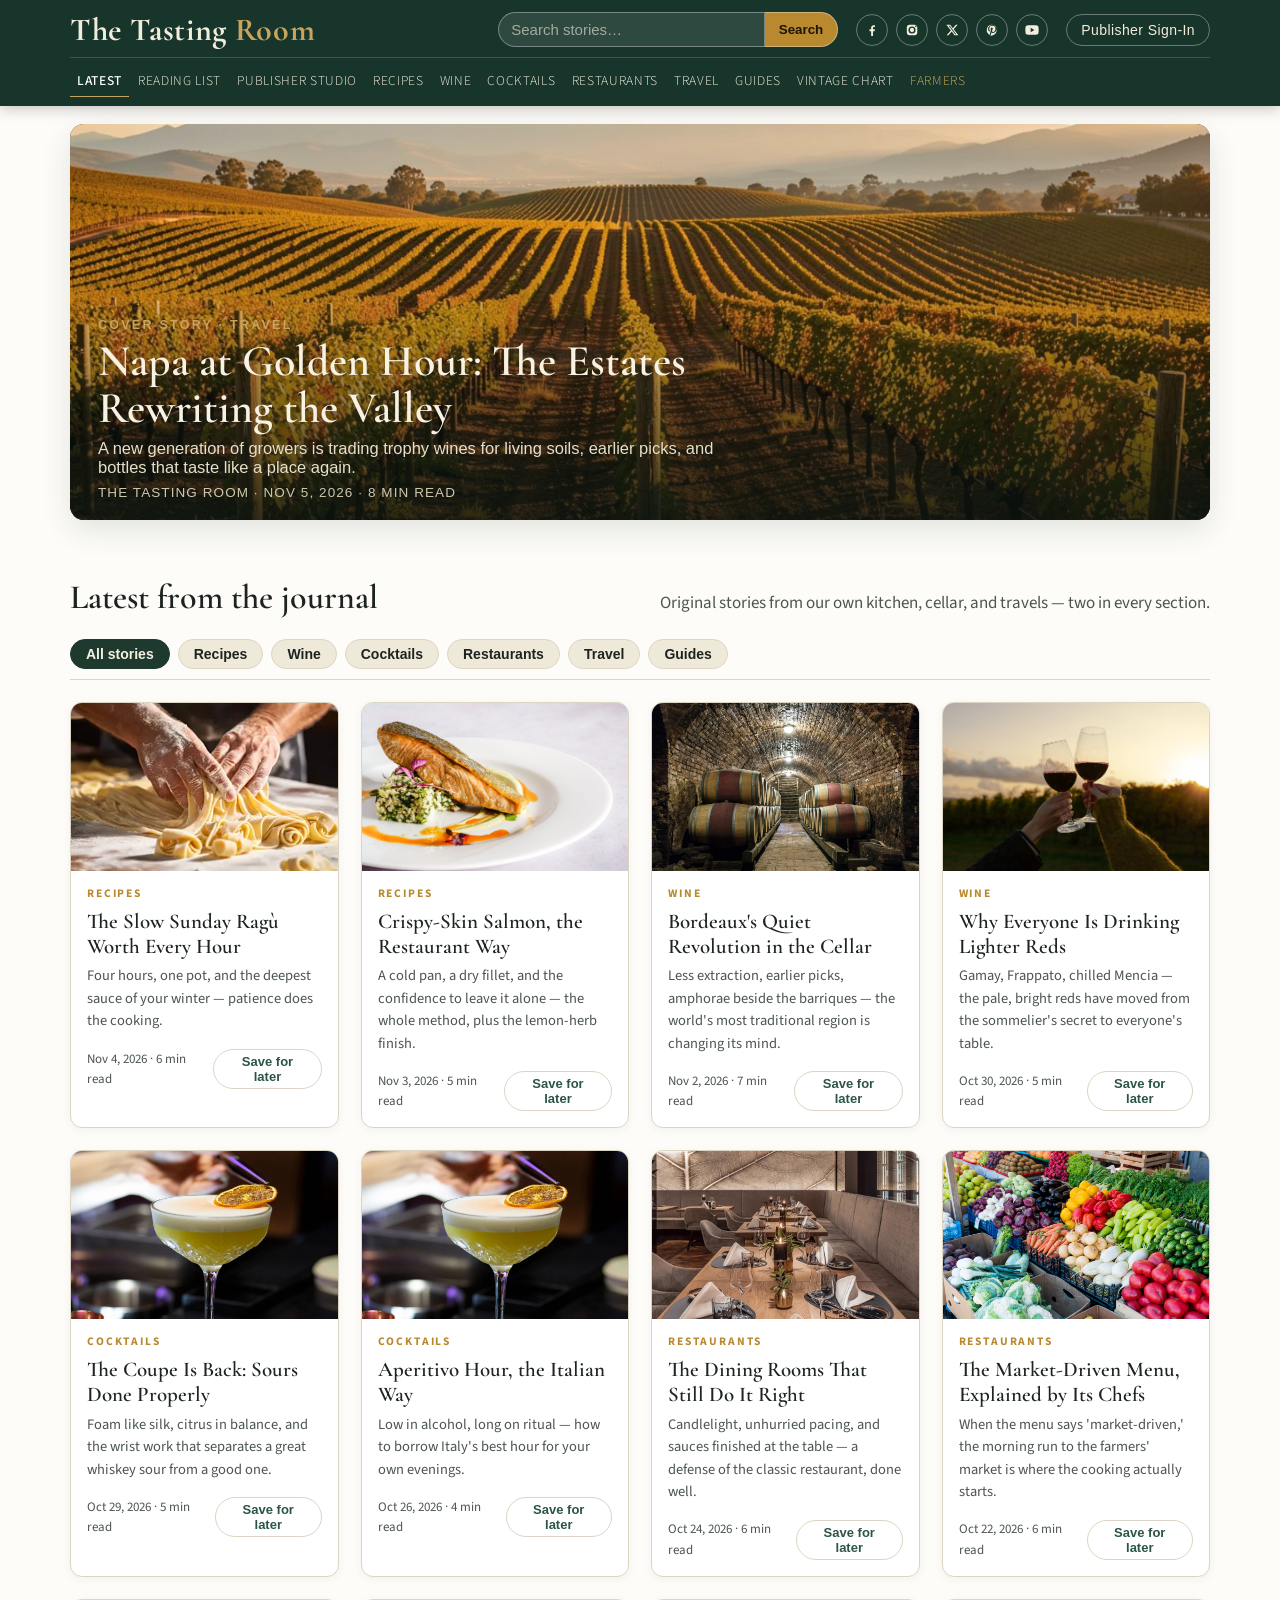
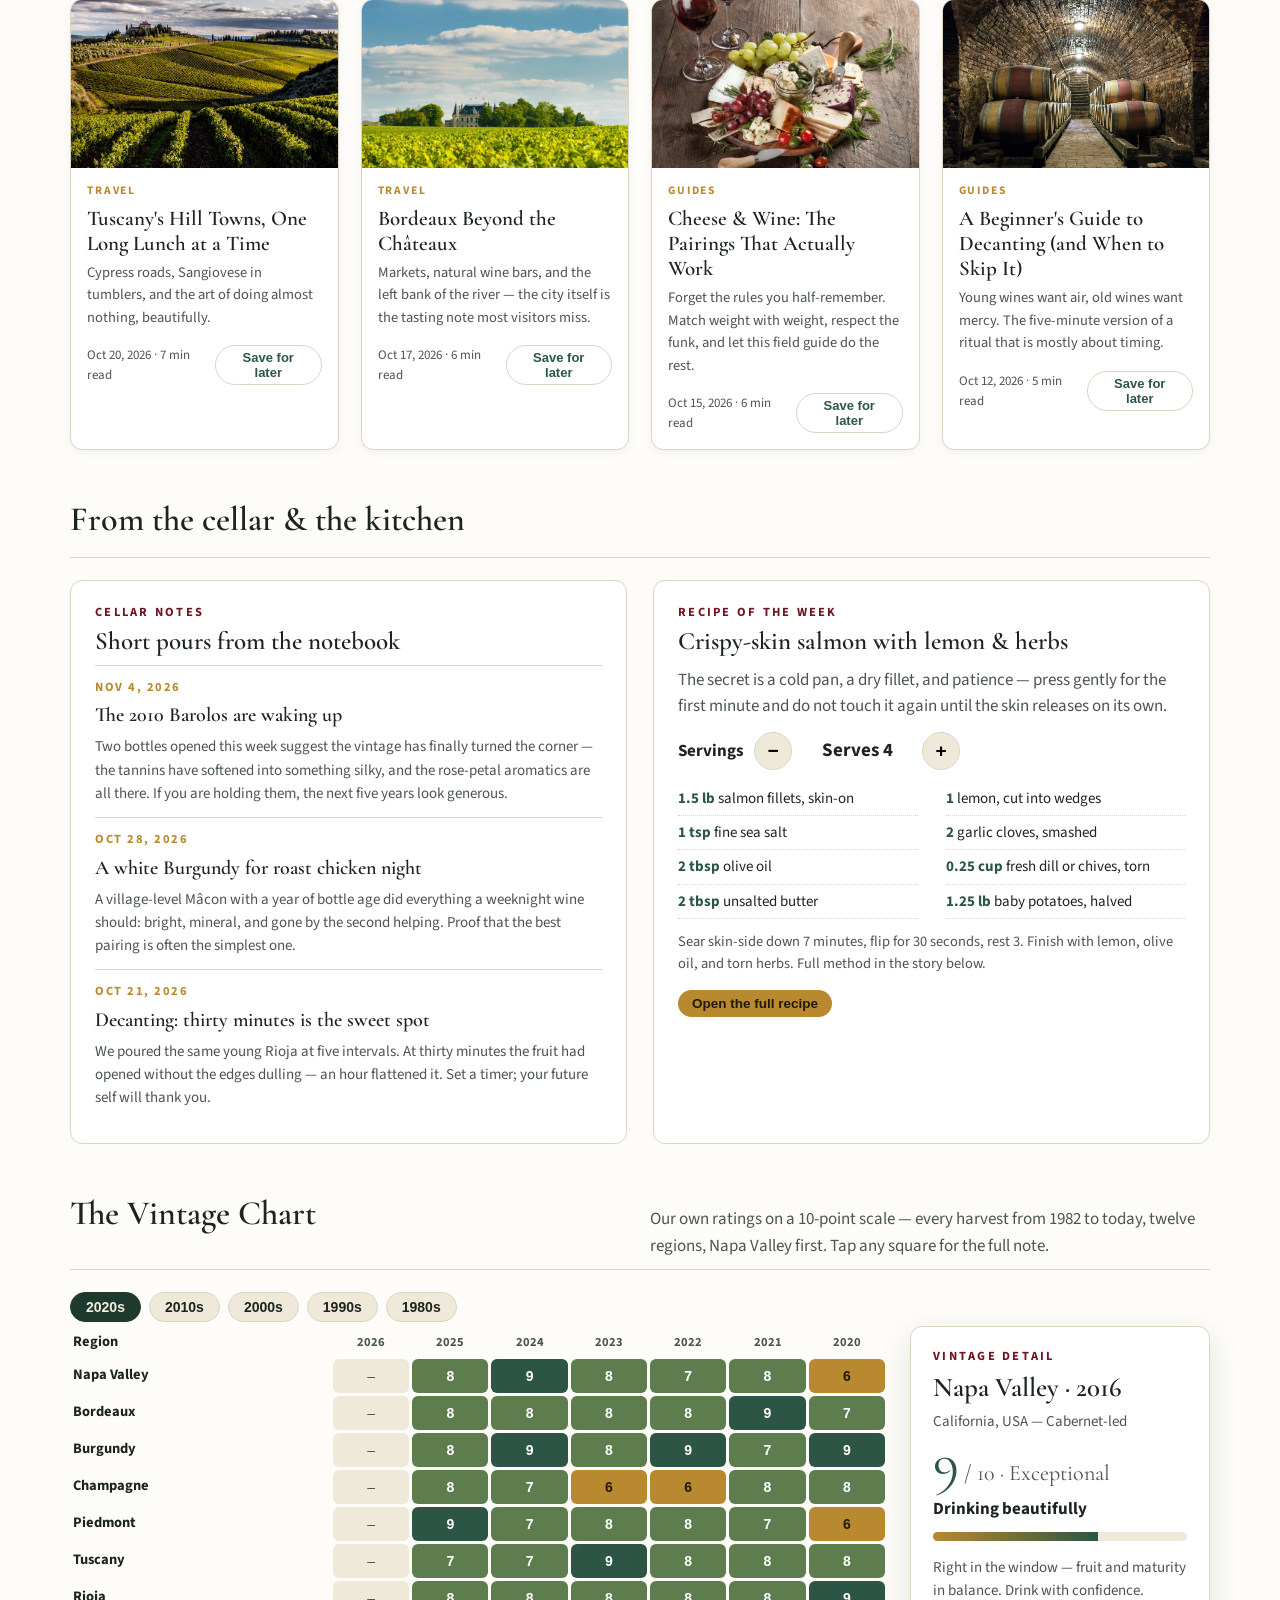
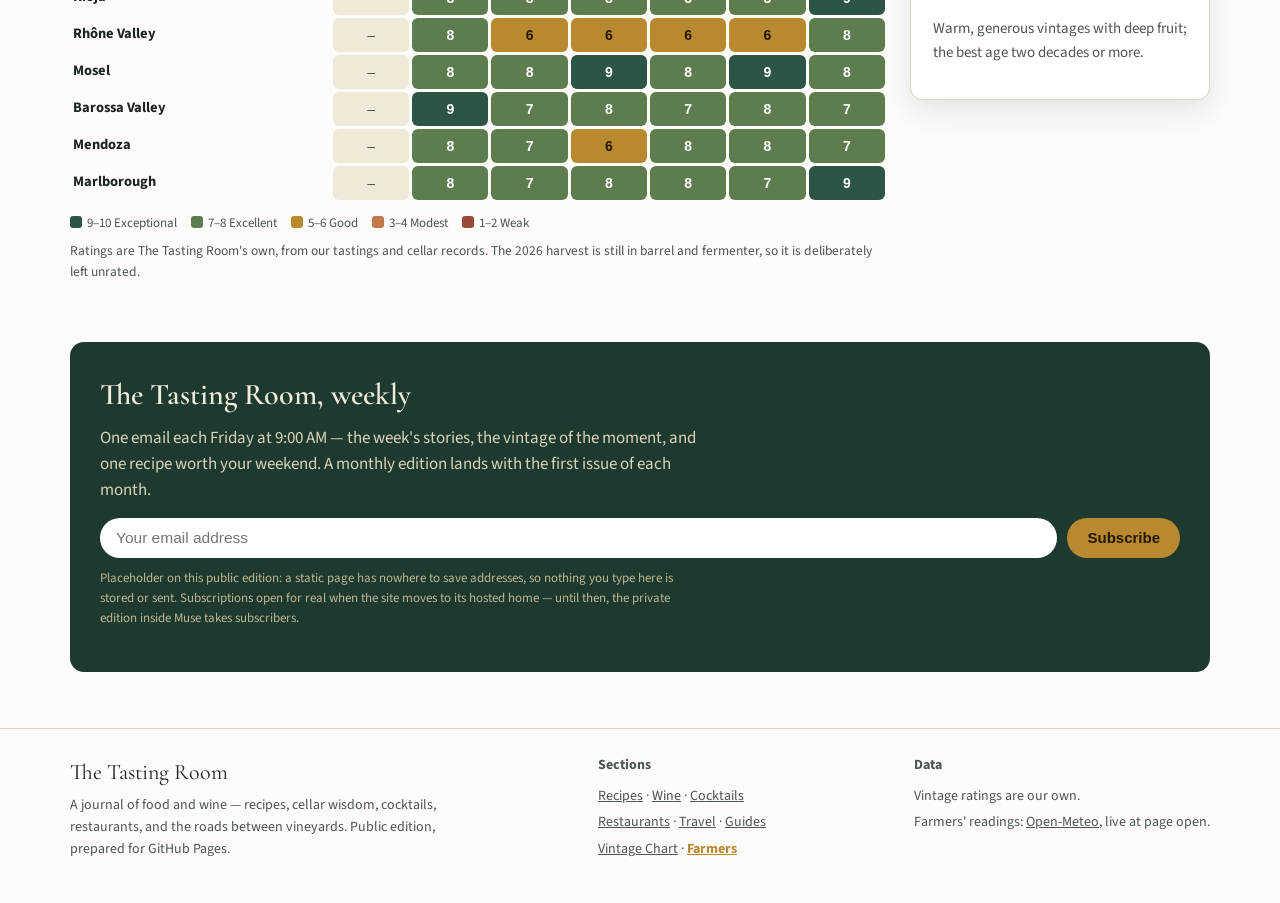
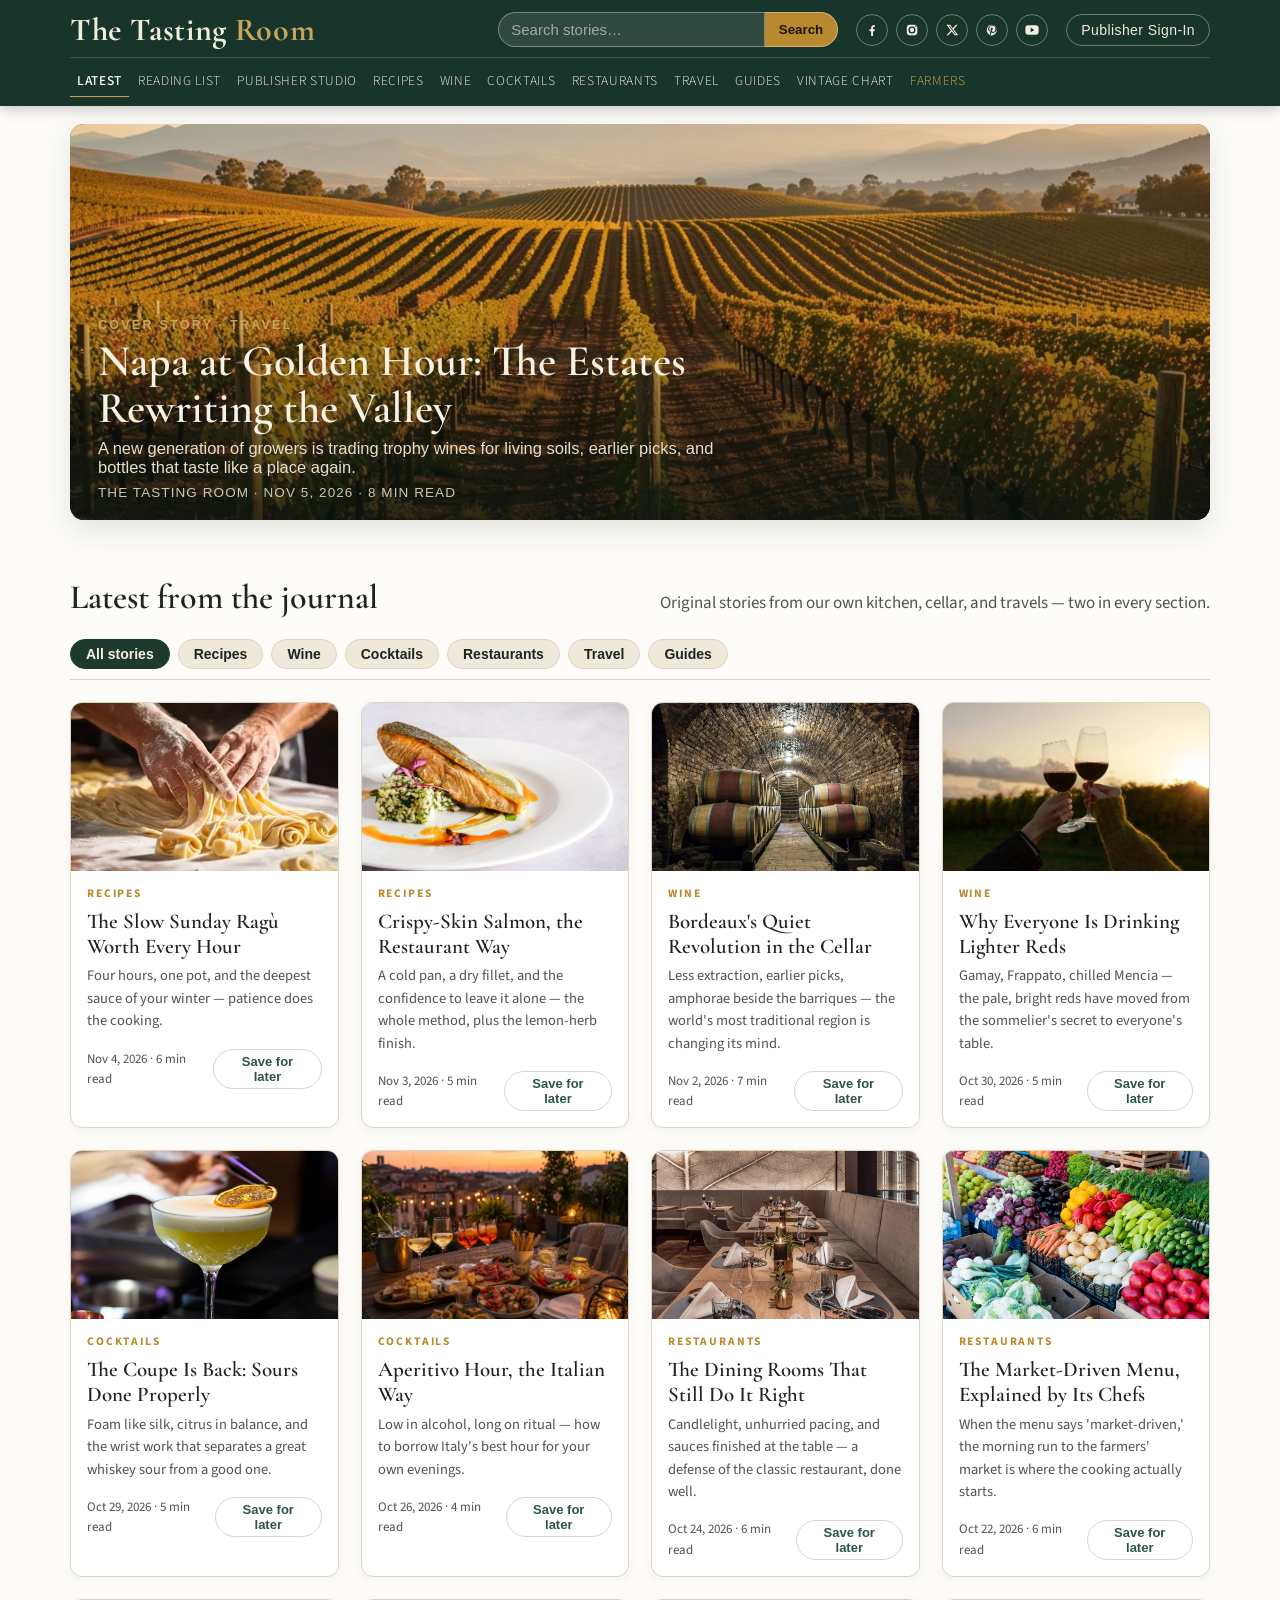
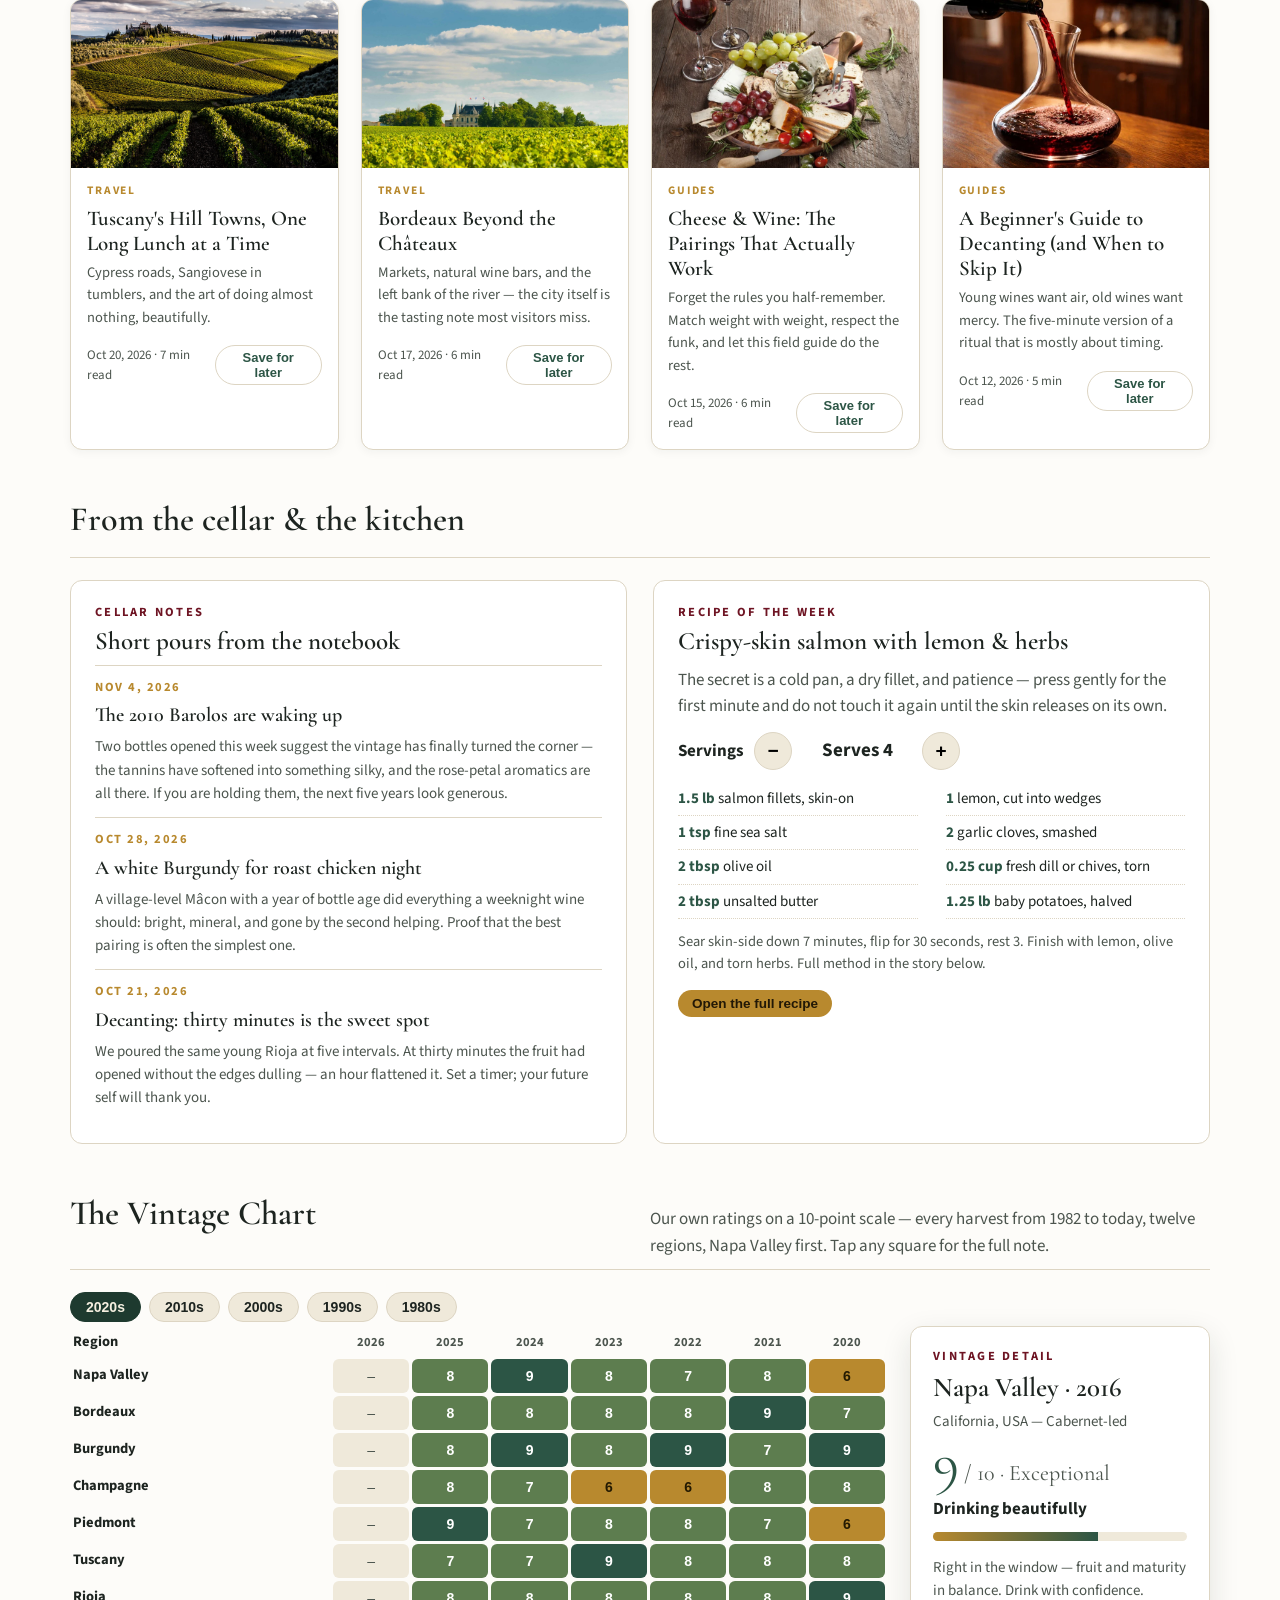
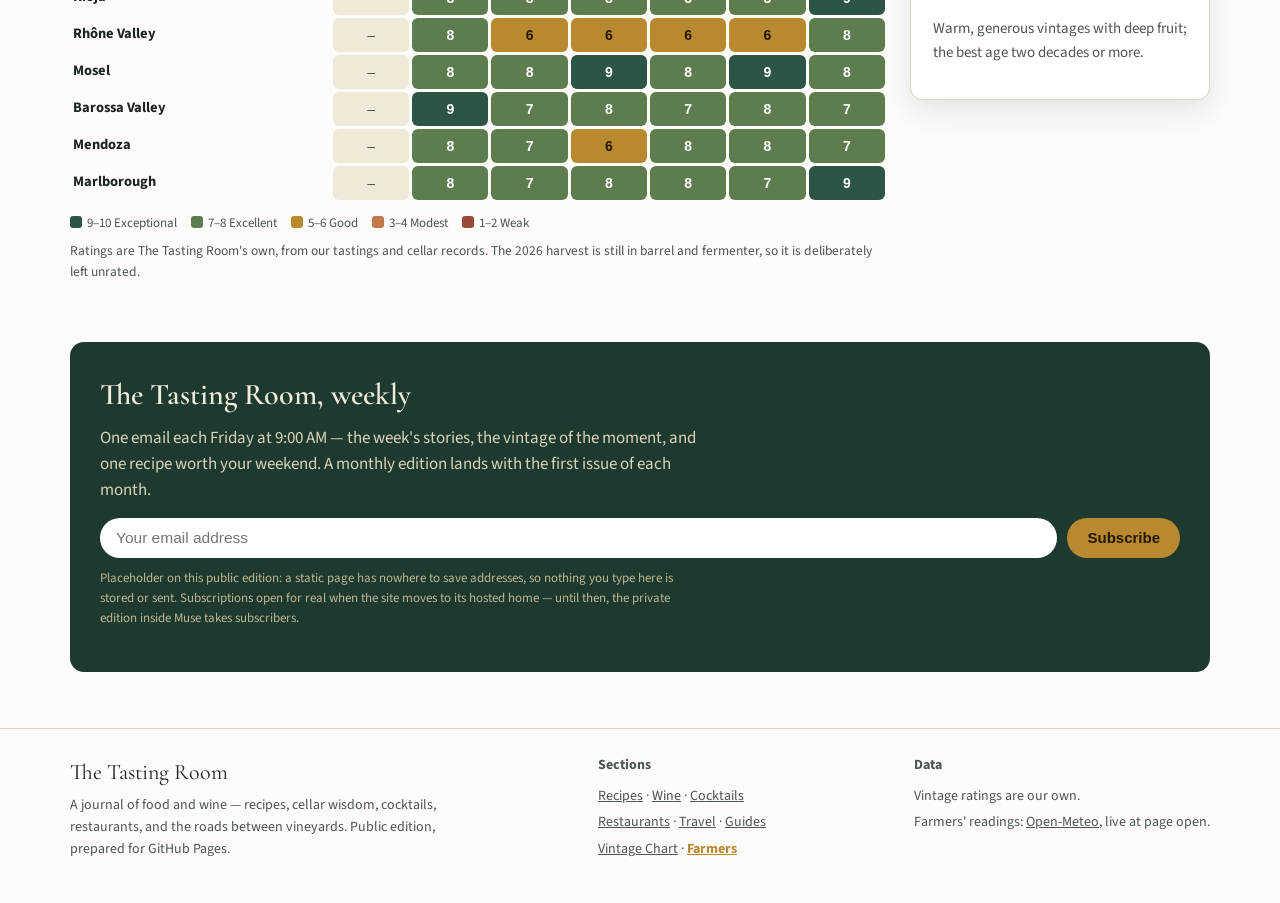
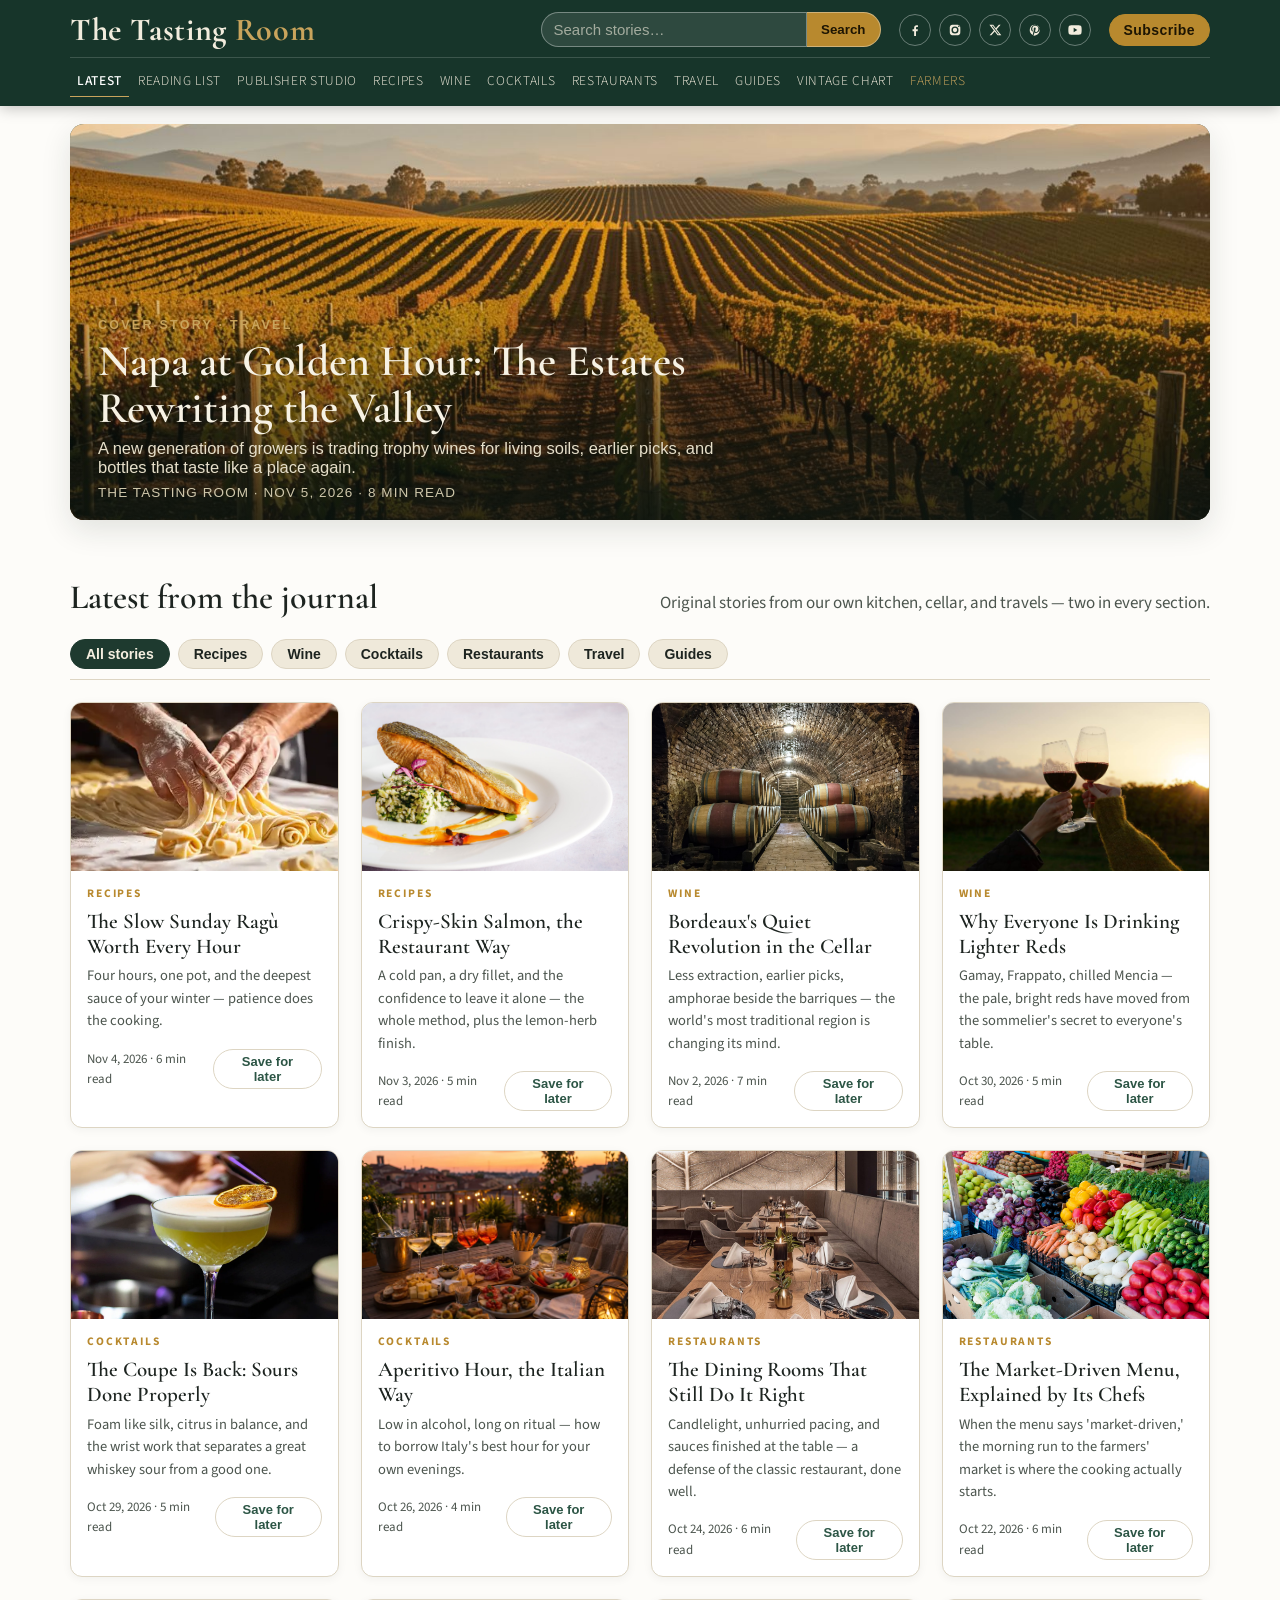
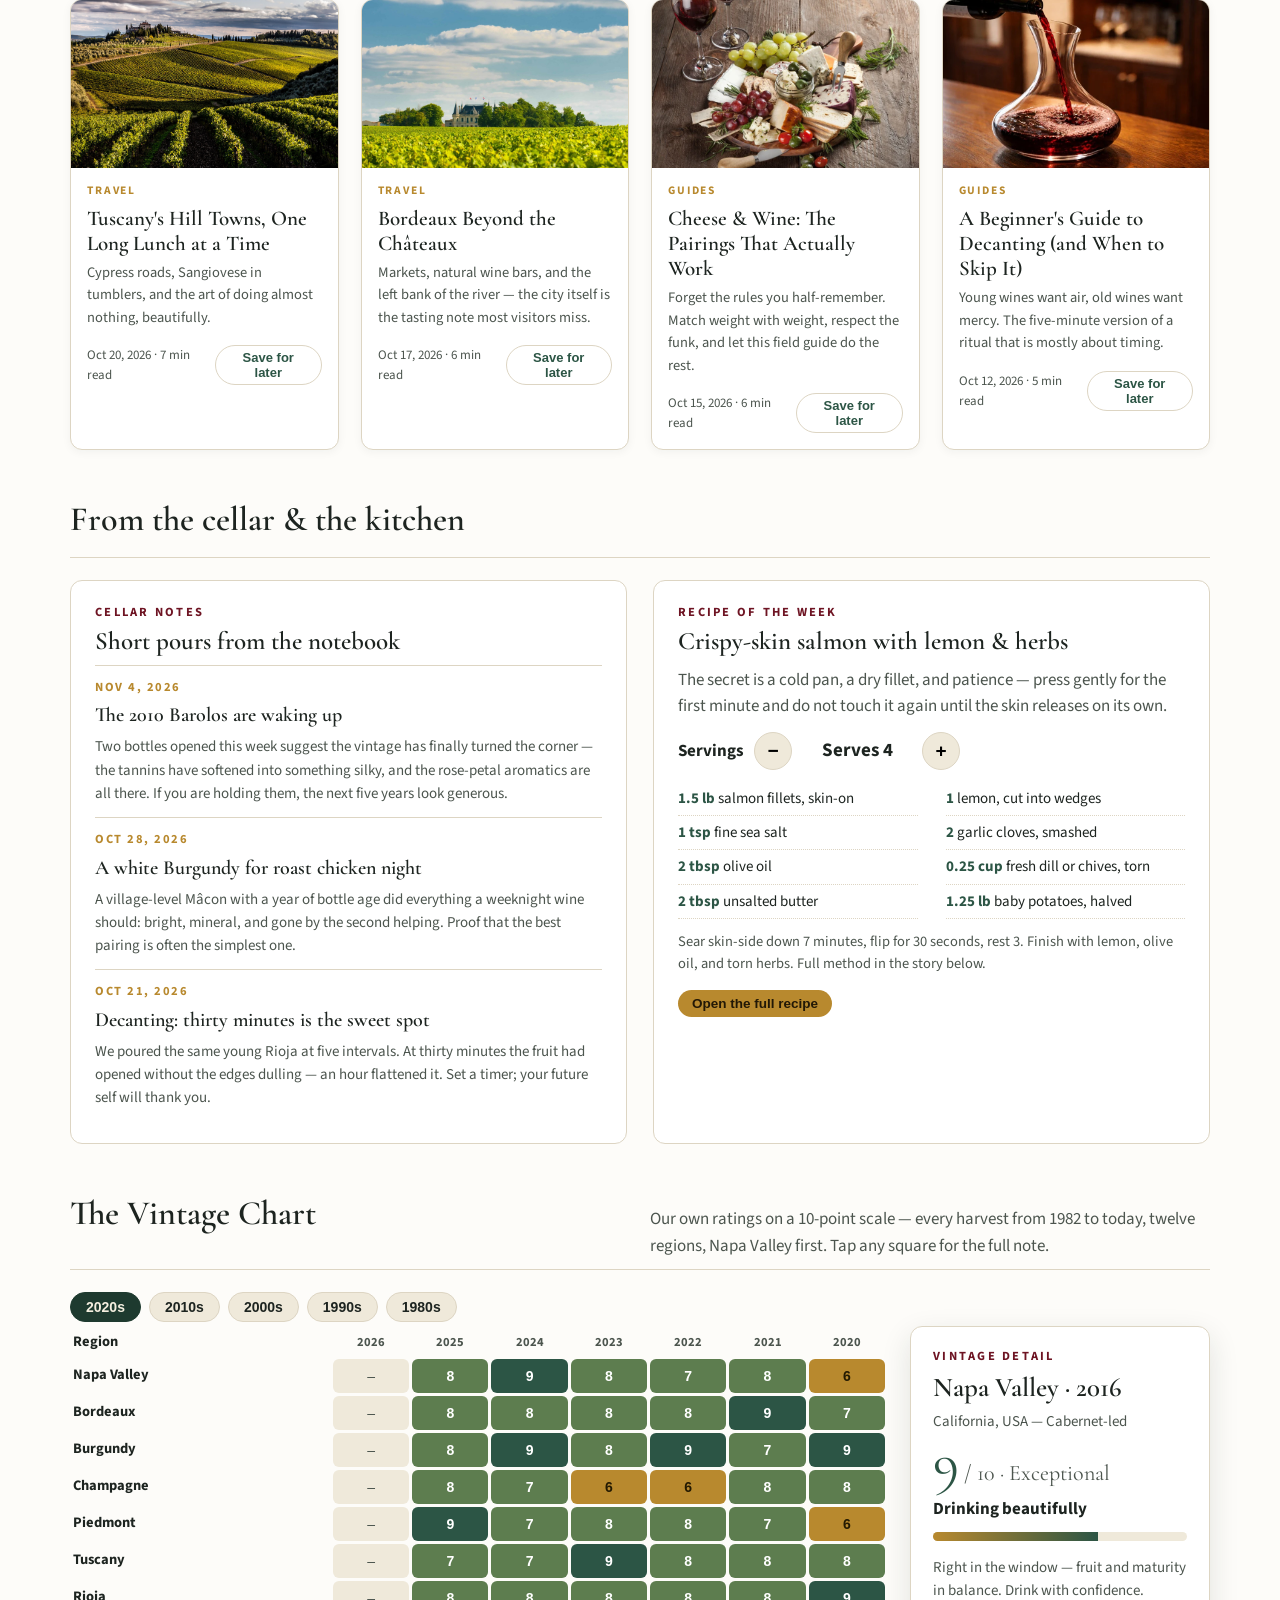
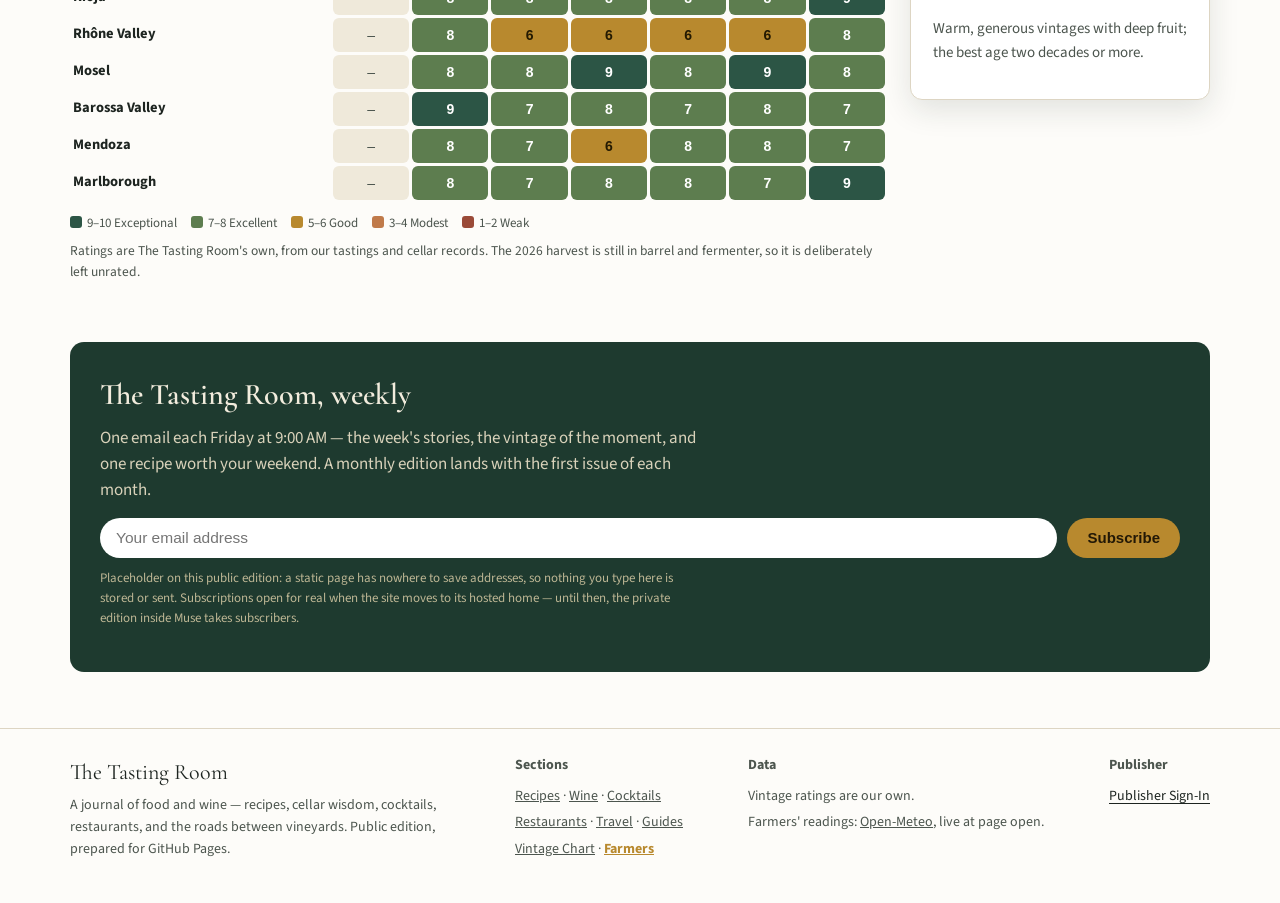
